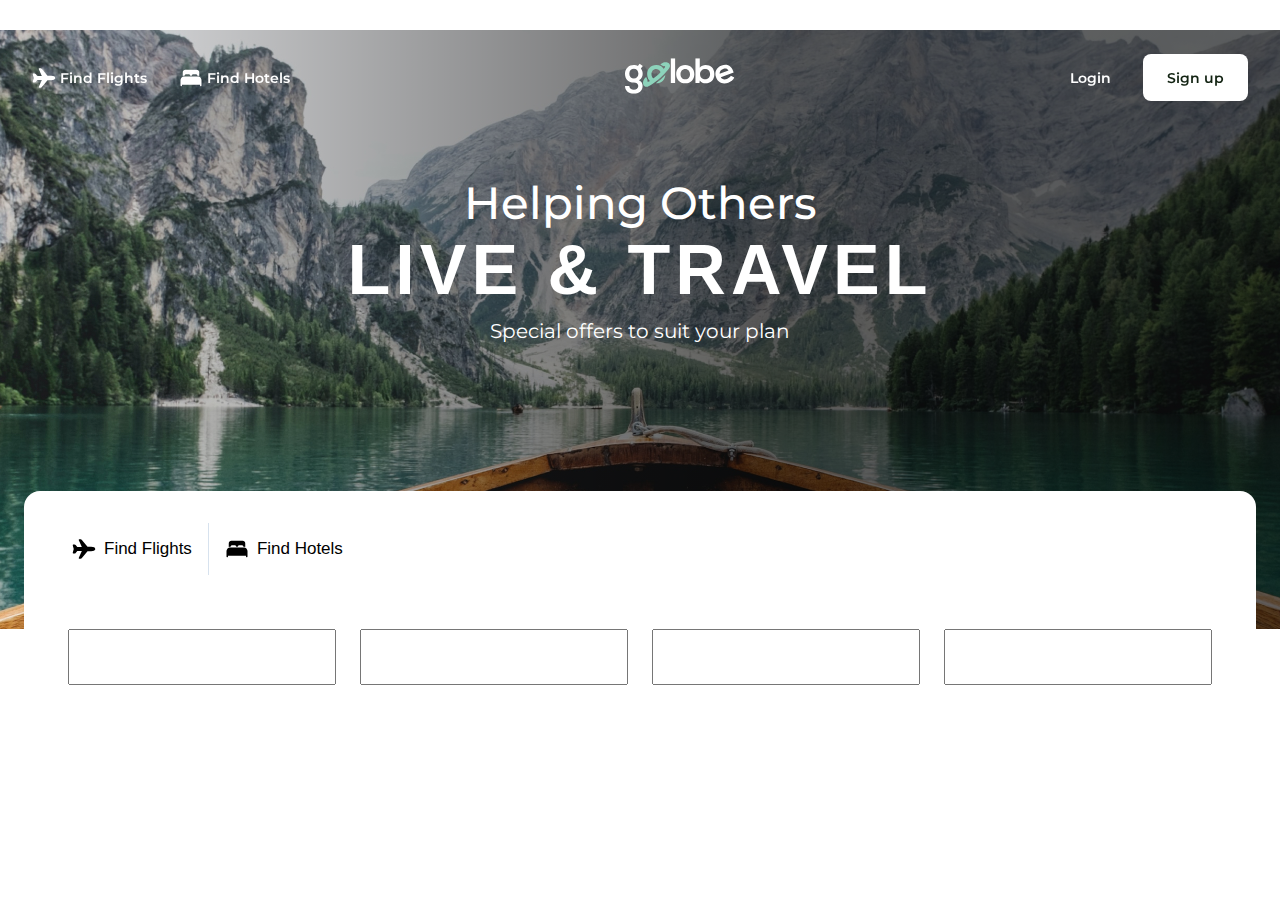
==== index.html @ 5d7e6e48 "A project is started" ====
<!DOCTYPE html>
<html lang="en">
<head>
    <meta charset="UTF-8">
    <meta name="viewport" content="width=device-width, initial-scale=1.0">
    <link rel="stylesheet" href="https://cdnjs.cloudflare.com/ajax/libs/font-awesome/6.0.0/css/all.min.css">    
    <link rel="stylesheet" href="./css/main.css">
    <title>Globe</title>
</head>
<body>
    <header id="landing-header">
        <div class="landing-container">
            <div class="landing-header">
                <nav class="landing-header__nav">
                    <ul class="landing-header__list">
                        <li class="landing-header__list--item">
                            <a class="landing-header__list--link" href="#">
                                <svg width="24" height="24" viewBox="0 0 24 24" fill="none" xmlns="http://www.w3.org/2000/svg">
                                    <path d="M8.74733 21.75H7.49952C7.37414 21.75 7.25077 21.7185 7.14069 21.6585C7.03062 21.5984 6.93735 21.5118 6.86941 21.4064C6.80147 21.301 6.76104 21.1803 6.7518 21.0552C6.74257 20.9302 6.76483 20.8048 6.81655 20.6906L9.83811 14.0227L5.30108 13.9219L3.64639 15.9267C3.33092 16.3233 3.07921 16.5 2.43702 16.5H1.59702C1.46402 16.5043 1.33195 16.4764 1.212 16.4188C1.09205 16.3612 0.987757 16.2755 0.907956 16.1691C0.796393 16.0186 0.686706 15.7636 0.793581 15.3998L1.72264 12.0717C1.72967 12.0469 1.73811 12.022 1.74749 11.9977C1.74795 11.9953 1.74795 11.9929 1.74749 11.9906C1.73781 11.9663 1.72951 11.9414 1.72264 11.9161L0.792643 8.56687C0.691862 8.21016 0.802018 7.96078 0.912643 7.81406C0.986929 7.71549 1.08331 7.63573 1.19403 7.58118C1.30475 7.52664 1.42672 7.49883 1.55014 7.5H2.43702C2.91655 7.5 3.38202 7.71516 3.65577 8.0625L5.27624 10.0336L9.83811 9.96609L6.81749 3.30984C6.7657 3.19568 6.74335 3.07036 6.75249 2.94533C6.76163 2.8203 6.80196 2.69956 6.8698 2.59414C6.93764 2.48872 7.03082 2.40198 7.14083 2.34186C7.25083 2.28175 7.37416 2.25016 7.49952 2.25H8.76092C8.9369 2.25354 9.10983 2.29667 9.26685 2.3762C9.42388 2.45572 9.56097 2.5696 9.66796 2.70937L15.5297 9.83438L18.2376 9.76312C18.4359 9.75234 18.9853 9.74859 19.1123 9.74859C21.7026 9.75 23.2495 10.5909 23.2495 12C23.2495 12.4434 23.0723 13.2656 21.8869 13.7888C21.187 14.0981 20.2533 14.2547 19.1114 14.2547C18.9858 14.2547 18.4378 14.2509 18.2367 14.2402L15.5292 14.168L9.65296 21.293C9.54588 21.4321 9.40891 21.5454 9.25216 21.6246C9.0954 21.7037 8.92288 21.7465 8.74733 21.75V21.75Z" fill="currentColor"/>
                                </svg>
                                <span>Find Flights</span>
                            </a>
                        </li>
                        <li class="landing-header__list--item">
                            <a class="landing-header__list--link" href="#">
                                <svg width="24" height="24" viewBox="0 0 24 24" fill="none" xmlns="http://www.w3.org/2000/svg">
                                    <path d="M20.25 10.8141C19.7772 10.6065 19.2664 10.4996 18.75 10.5H5.25C4.73368 10.4995 4.22288 10.6063 3.75 10.8136C3.08166 11.1059 2.51294 11.5865 2.11336 12.1968C1.71377 12.8071 1.50064 13.5205 1.5 14.25V19.5C1.5 19.6989 1.57902 19.8897 1.71967 20.0303C1.86032 20.171 2.05109 20.25 2.25 20.25C2.44891 20.25 2.63968 20.171 2.78033 20.0303C2.92098 19.8897 3 19.6989 3 19.5V19.125C3.00122 19.0259 3.04112 18.9312 3.11118 18.8612C3.18124 18.7911 3.27592 18.7512 3.375 18.75H20.625C20.7241 18.7512 20.8188 18.7911 20.8888 18.8612C20.9589 18.9312 20.9988 19.0259 21 19.125V19.5C21 19.6989 21.079 19.8897 21.2197 20.0303C21.3603 20.171 21.5511 20.25 21.75 20.25C21.9489 20.25 22.1397 20.171 22.2803 20.0303C22.421 19.8897 22.5 19.6989 22.5 19.5V14.25C22.4993 13.5206 22.2861 12.8073 21.8865 12.1971C21.4869 11.5869 20.9183 11.1063 20.25 10.8141V10.8141ZM17.625 3.75H6.375C5.67881 3.75 5.01113 4.02656 4.51884 4.51884C4.02656 5.01113 3.75 5.67881 3.75 6.375V9.75C3.75002 9.77906 3.75679 9.80771 3.76979 9.8337C3.78278 9.85969 3.80163 9.8823 3.82486 9.89976C3.84809 9.91721 3.87505 9.92903 3.90363 9.93428C3.93221 9.93953 3.96162 9.93806 3.98953 9.93C4.39896 9.81025 4.82341 9.74964 5.25 9.75H5.44828C5.49456 9.75029 5.53932 9.73346 5.57393 9.70274C5.60855 9.67202 5.63058 9.62958 5.63578 9.58359C5.67669 9.21712 5.85115 8.87856 6.12586 8.63256C6.40056 8.38656 6.75625 8.25037 7.125 8.25H9.75C10.119 8.25003 10.475 8.38606 10.75 8.63209C11.025 8.87812 11.1997 9.21688 11.2406 9.58359C11.2458 9.62958 11.2679 9.67202 11.3025 9.70274C11.3371 9.73346 11.3818 9.75029 11.4281 9.75H12.5747C12.621 9.75029 12.6657 9.73346 12.7003 9.70274C12.735 9.67202 12.757 9.62958 12.7622 9.58359C12.8031 9.21736 12.9773 8.87899 13.2517 8.63303C13.5261 8.38707 13.8815 8.25072 14.25 8.25H16.875C17.244 8.25003 17.6 8.38606 17.875 8.63209C18.15 8.87812 18.3247 9.21688 18.3656 9.58359C18.3708 9.62958 18.3929 9.67202 18.4275 9.70274C18.4621 9.73346 18.5068 9.75029 18.5531 9.75H18.75C19.1766 9.7498 19.6011 9.81057 20.0105 9.93047C20.0384 9.93854 20.0679 9.94 20.0965 9.93473C20.1251 9.92945 20.1521 9.91759 20.1753 9.90009C20.1986 9.88258 20.2174 9.8599 20.2304 9.83385C20.2433 9.8078 20.2501 9.7791 20.25 9.75V6.375C20.25 5.67881 19.9734 5.01113 19.4812 4.51884C18.9889 4.02656 18.3212 3.75 17.625 3.75Z" fill="currentColor"/>
                                </svg>
                                <span>Find Hotels</span>
                            </a>
                        </li>
                    </ul>
                </nav>
                <a href="/" class="landing-header__logo">
                    <img src='./images/landing-logo.svg' alt='Logo' width='110' height='36'>
                </a>
                <div class="landing-header__auth">
                    <a class="landing-header__auth--link" href="#">Login</a>
                    <a class="landing-header__auth--link" href="#">Sign up</a>
                </div>
                <div class="landing-header__burger">
                    <span class="landing-header__burger--span"></span>
                    <span class="landing-header__burger--span"></span>
                    <span class="landing-header__burger--span"></span>
                </div>
                <div class="landing-page__menu">
                    <nav class="landing-page__nav">
                        <ul class="landing-page__list">
                            <li class="landing-page__list--item">
                                <a class="landing-page__list--link" href="#">
                                    <svg width="24" height="24" viewBox="0 0 24 24" fill="none" xmlns="http://www.w3.org/2000/svg">
                                        <path d="M8.74733 21.75H7.49952C7.37414 21.75 7.25077 21.7185 7.14069 21.6585C7.03062 21.5984 6.93735 21.5118 6.86941 21.4064C6.80147 21.301 6.76104 21.1803 6.7518 21.0552C6.74257 20.9302 6.76483 20.8048 6.81655 20.6906L9.83811 14.0227L5.30108 13.9219L3.64639 15.9267C3.33092 16.3233 3.07921 16.5 2.43702 16.5H1.59702C1.46402 16.5043 1.33195 16.4764 1.212 16.4188C1.09205 16.3612 0.987757 16.2755 0.907956 16.1691C0.796393 16.0186 0.686706 15.7636 0.793581 15.3998L1.72264 12.0717C1.72967 12.0469 1.73811 12.022 1.74749 11.9977C1.74795 11.9953 1.74795 11.9929 1.74749 11.9906C1.73781 11.9663 1.72951 11.9414 1.72264 11.9161L0.792643 8.56687C0.691862 8.21016 0.802018 7.96078 0.912643 7.81406C0.986929 7.71549 1.08331 7.63573 1.19403 7.58118C1.30475 7.52664 1.42672 7.49883 1.55014 7.5H2.43702C2.91655 7.5 3.38202 7.71516 3.65577 8.0625L5.27624 10.0336L9.83811 9.96609L6.81749 3.30984C6.7657 3.19568 6.74335 3.07036 6.75249 2.94533C6.76163 2.8203 6.80196 2.69956 6.8698 2.59414C6.93764 2.48872 7.03082 2.40198 7.14083 2.34186C7.25083 2.28175 7.37416 2.25016 7.49952 2.25H8.76092C8.9369 2.25354 9.10983 2.29667 9.26685 2.3762C9.42388 2.45572 9.56097 2.5696 9.66796 2.70937L15.5297 9.83438L18.2376 9.76312C18.4359 9.75234 18.9853 9.74859 19.1123 9.74859C21.7026 9.75 23.2495 10.5909 23.2495 12C23.2495 12.4434 23.0723 13.2656 21.8869 13.7888C21.187 14.0981 20.2533 14.2547 19.1114 14.2547C18.9858 14.2547 18.4378 14.2509 18.2367 14.2402L15.5292 14.168L9.65296 21.293C9.54588 21.4321 9.40891 21.5454 9.25216 21.6246C9.0954 21.7037 8.92288 21.7465 8.74733 21.75V21.75Z" fill="currentColor"/>
                                    </svg>
                                    <span>Find Flights</span>
                                </a>
                            </li>
                            <li class="landing-page__list--item">
                                <a class="landing-page__list--link" href="#">
                                    <svg width="24" height="24" viewBox="0 0 24 24" fill="none" xmlns="http://www.w3.org/2000/svg">
                                        <path d="M20.25 10.8141C19.7772 10.6065 19.2664 10.4996 18.75 10.5H5.25C4.73368 10.4995 4.22288 10.6063 3.75 10.8136C3.08166 11.1059 2.51294 11.5865 2.11336 12.1968C1.71377 12.8071 1.50064 13.5205 1.5 14.25V19.5C1.5 19.6989 1.57902 19.8897 1.71967 20.0303C1.86032 20.171 2.05109 20.25 2.25 20.25C2.44891 20.25 2.63968 20.171 2.78033 20.0303C2.92098 19.8897 3 19.6989 3 19.5V19.125C3.00122 19.0259 3.04112 18.9312 3.11118 18.8612C3.18124 18.7911 3.27592 18.7512 3.375 18.75H20.625C20.7241 18.7512 20.8188 18.7911 20.8888 18.8612C20.9589 18.9312 20.9988 19.0259 21 19.125V19.5C21 19.6989 21.079 19.8897 21.2197 20.0303C21.3603 20.171 21.5511 20.25 21.75 20.25C21.9489 20.25 22.1397 20.171 22.2803 20.0303C22.421 19.8897 22.5 19.6989 22.5 19.5V14.25C22.4993 13.5206 22.2861 12.8073 21.8865 12.1971C21.4869 11.5869 20.9183 11.1063 20.25 10.8141V10.8141ZM17.625 3.75H6.375C5.67881 3.75 5.01113 4.02656 4.51884 4.51884C4.02656 5.01113 3.75 5.67881 3.75 6.375V9.75C3.75002 9.77906 3.75679 9.80771 3.76979 9.8337C3.78278 9.85969 3.80163 9.8823 3.82486 9.89976C3.84809 9.91721 3.87505 9.92903 3.90363 9.93428C3.93221 9.93953 3.96162 9.93806 3.98953 9.93C4.39896 9.81025 4.82341 9.74964 5.25 9.75H5.44828C5.49456 9.75029 5.53932 9.73346 5.57393 9.70274C5.60855 9.67202 5.63058 9.62958 5.63578 9.58359C5.67669 9.21712 5.85115 8.87856 6.12586 8.63256C6.40056 8.38656 6.75625 8.25037 7.125 8.25H9.75C10.119 8.25003 10.475 8.38606 10.75 8.63209C11.025 8.87812 11.1997 9.21688 11.2406 9.58359C11.2458 9.62958 11.2679 9.67202 11.3025 9.70274C11.3371 9.73346 11.3818 9.75029 11.4281 9.75H12.5747C12.621 9.75029 12.6657 9.73346 12.7003 9.70274C12.735 9.67202 12.757 9.62958 12.7622 9.58359C12.8031 9.21736 12.9773 8.87899 13.2517 8.63303C13.5261 8.38707 13.8815 8.25072 14.25 8.25H16.875C17.244 8.25003 17.6 8.38606 17.875 8.63209C18.15 8.87812 18.3247 9.21688 18.3656 9.58359C18.3708 9.62958 18.3929 9.67202 18.4275 9.70274C18.4621 9.73346 18.5068 9.75029 18.5531 9.75H18.75C19.1766 9.7498 19.6011 9.81057 20.0105 9.93047C20.0384 9.93854 20.0679 9.94 20.0965 9.93473C20.1251 9.92945 20.1521 9.91759 20.1753 9.90009C20.1986 9.88258 20.2174 9.8599 20.2304 9.83385C20.2433 9.8078 20.2501 9.7791 20.25 9.75V6.375C20.25 5.67881 19.9734 5.01113 19.4812 4.51884C18.9889 4.02656 18.3212 3.75 17.625 3.75Z" fill="currentColor"/>
                                    </svg>
                                    <span>Find Hotels</span>
                                </a>
                            </li>
                        </ul>
                    </nav>
                    <div class="landing-page__auth">
                        <a class="landing-page__auth--link" href="#">Login</a>
                        <a class="landing-page__auth--link" href="#">Sign up</a>
                    </div>
                </div>
            </div>
        </div>
    </header>

    <main class="landing-main">
        <section id="hero">
            <div class="container">
                <div class="hero">
                    <div class="hero__info">
                        <strong class="hero__info--subtitle">Helping Others</strong>
                        <h1 class="hero__info--title">Live & Travel</h1>
                        <p class="hero__info--text">Special offers to suit your plan</p>
                    </div>
                    <div class="hero__book">
                        <div class="hero__tab">
                            <button class="hero__tab--tablinks" onclick="openCity(event, 'flight')">
                                <svg width="24" height="24" viewBox="0 0 24 24" fill="none" xmlns="http://www.w3.org/2000/svg">
                                    <path d="M8.74733 21.75H7.49952C7.37414 21.75 7.25077 21.7185 7.14069 21.6585C7.03062 21.5984 6.93735 21.5118 6.86941 21.4064C6.80147 21.301 6.76104 21.1803 6.7518 21.0552C6.74257 20.9302 6.76483 20.8048 6.81655 20.6906L9.83811 14.0227L5.30108 13.9219L3.64639 15.9267C3.33092 16.3233 3.07921 16.5 2.43702 16.5H1.59702C1.46402 16.5043 1.33195 16.4764 1.212 16.4188C1.09205 16.3612 0.987757 16.2755 0.907956 16.1691C0.796393 16.0186 0.686706 15.7636 0.793581 15.3998L1.72264 12.0717C1.72967 12.0469 1.73811 12.022 1.74749 11.9977C1.74795 11.9953 1.74795 11.9929 1.74749 11.9906C1.73781 11.9663 1.72951 11.9414 1.72264 11.9161L0.792643 8.56687C0.691862 8.21016 0.802018 7.96078 0.912643 7.81406C0.986929 7.71549 1.08331 7.63573 1.19403 7.58118C1.30475 7.52664 1.42672 7.49883 1.55014 7.5H2.43702C2.91655 7.5 3.38202 7.71516 3.65577 8.0625L5.27624 10.0336L9.83811 9.96609L6.81749 3.30984C6.7657 3.19568 6.74335 3.07036 6.75249 2.94533C6.76163 2.8203 6.80196 2.69956 6.8698 2.59414C6.93764 2.48872 7.03082 2.40198 7.14083 2.34186C7.25083 2.28175 7.37416 2.25016 7.49952 2.25H8.76092C8.9369 2.25354 9.10983 2.29667 9.26685 2.3762C9.42388 2.45572 9.56097 2.5696 9.66796 2.70937L15.5297 9.83438L18.2376 9.76312C18.4359 9.75234 18.9853 9.74859 19.1123 9.74859C21.7026 9.75 23.2495 10.5909 23.2495 12C23.2495 12.4434 23.0723 13.2656 21.8869 13.7888C21.187 14.0981 20.2533 14.2547 19.1114 14.2547C18.9858 14.2547 18.4378 14.2509 18.2367 14.2402L15.5292 14.168L9.65296 21.293C9.54588 21.4321 9.40891 21.5454 9.25216 21.6246C9.0954 21.7037 8.92288 21.7465 8.74733 21.75V21.75Z" fill="currentColor"/>
                                </svg>
                                <span>Find Flights</span>
                            </button>
                            <button class="hero__tab--tablinks" onclick="openCity(event, 'hotel')">
                                <svg width="24" height="24" viewBox="0 0 24 24" fill="none" xmlns="http://www.w3.org/2000/svg">
                                    <path d="M20.25 10.8141C19.7772 10.6065 19.2664 10.4996 18.75 10.5H5.25C4.73368 10.4995 4.22288 10.6063 3.75 10.8136C3.08166 11.1059 2.51294 11.5865 2.11336 12.1968C1.71377 12.8071 1.50064 13.5205 1.5 14.25V19.5C1.5 19.6989 1.57902 19.8897 1.71967 20.0303C1.86032 20.171 2.05109 20.25 2.25 20.25C2.44891 20.25 2.63968 20.171 2.78033 20.0303C2.92098 19.8897 3 19.6989 3 19.5V19.125C3.00122 19.0259 3.04112 18.9312 3.11118 18.8612C3.18124 18.7911 3.27592 18.7512 3.375 18.75H20.625C20.7241 18.7512 20.8188 18.7911 20.8888 18.8612C20.9589 18.9312 20.9988 19.0259 21 19.125V19.5C21 19.6989 21.079 19.8897 21.2197 20.0303C21.3603 20.171 21.5511 20.25 21.75 20.25C21.9489 20.25 22.1397 20.171 22.2803 20.0303C22.421 19.8897 22.5 19.6989 22.5 19.5V14.25C22.4993 13.5206 22.2861 12.8073 21.8865 12.1971C21.4869 11.5869 20.9183 11.1063 20.25 10.8141V10.8141ZM17.625 3.75H6.375C5.67881 3.75 5.01113 4.02656 4.51884 4.51884C4.02656 5.01113 3.75 5.67881 3.75 6.375V9.75C3.75002 9.77906 3.75679 9.80771 3.76979 9.8337C3.78278 9.85969 3.80163 9.8823 3.82486 9.89976C3.84809 9.91721 3.87505 9.92903 3.90363 9.93428C3.93221 9.93953 3.96162 9.93806 3.98953 9.93C4.39896 9.81025 4.82341 9.74964 5.25 9.75H5.44828C5.49456 9.75029 5.53932 9.73346 5.57393 9.70274C5.60855 9.67202 5.63058 9.62958 5.63578 9.58359C5.67669 9.21712 5.85115 8.87856 6.12586 8.63256C6.40056 8.38656 6.75625 8.25037 7.125 8.25H9.75C10.119 8.25003 10.475 8.38606 10.75 8.63209C11.025 8.87812 11.1997 9.21688 11.2406 9.58359C11.2458 9.62958 11.2679 9.67202 11.3025 9.70274C11.3371 9.73346 11.3818 9.75029 11.4281 9.75H12.5747C12.621 9.75029 12.6657 9.73346 12.7003 9.70274C12.735 9.67202 12.757 9.62958 12.7622 9.58359C12.8031 9.21736 12.9773 8.87899 13.2517 8.63303C13.5261 8.38707 13.8815 8.25072 14.25 8.25H16.875C17.244 8.25003 17.6 8.38606 17.875 8.63209C18.15 8.87812 18.3247 9.21688 18.3656 9.58359C18.3708 9.62958 18.3929 9.67202 18.4275 9.70274C18.4621 9.73346 18.5068 9.75029 18.5531 9.75H18.75C19.1766 9.7498 19.6011 9.81057 20.0105 9.93047C20.0384 9.93854 20.0679 9.94 20.0965 9.93473C20.1251 9.92945 20.1521 9.91759 20.1753 9.90009C20.1986 9.88258 20.2174 9.8599 20.2304 9.83385C20.2433 9.8078 20.2501 9.7791 20.25 9.75V6.375C20.25 5.67881 19.9734 5.01113 19.4812 4.51884C18.9889 4.02656 18.3212 3.75 17.625 3.75Z" fill="currentColor"/>
                                </svg>
                                <span>Find Hotels</span>
                            </button>
                        </div>
                        <div id="flight" class="hero__tabcontent tabcontent1">
                            <form class="hero__flightform" action="" method="get">
                                <input type="text" placeholder="">
                                <input type="text" placeholder="">
                                <input type="text" placeholder="">
                                <input type="text" placeholder="">
                            </form>
                        </div>

                        <div id="hotel" class="hero__tabcontent">
                          <h3 class="hero__tabcontent--title">Paris</h3>
                          <p class="hero__tabcontent--text">Paris is the capital of France.</p> 
                        </div>
                    </div>
                </div>
            </div>
        </section>
    </main>


    <script src="./js/script.js"></script>
</body>
</html>
---- css/main.css ----
@font-face {
  font-display: swap;
  font-family: "Montserrat";
  font-style: normal;
  font-weight: 400;
  src: url("../fonts/montserrat-v26-latin-regular.woff2") format("woff2");
}
@font-face {
  font-display: swap;
  font-family: "Montserrat";
  font-style: normal;
  font-weight: 500;
  src: url("../fonts/montserrat-v26-latin-500.woff2") format("woff2");
}
@font-face {
  font-display: swap;
  font-family: "Montserrat";
  font-style: normal;
  font-weight: 600;
  src: url("../fonts/montserrat-v26-latin-600.woff2") format("woff2");
}
@font-face {
  font-display: swap;
  font-family: "Montserrat";
  font-style: normal;
  font-weight: 700;
  src: url("../fonts/montserrat-v26-latin-700.woff2") format("woff2");
}
@font-face {
  font-display: swap;
  font-family: "Trade Gothic LT";
  font-style: normal;
  font-weight: 700;
  src: url("../fonts/Trade Gothic LT Bold.woff2") format("woff2");
}
@font-face {
  font-display: swap;
  font-family: "Trade Gothic LT";
  font-style: normal;
  font-weight: 400;
  src: url("../fonts/Trade Gothic LT.woff2") format("woff2");
}
* {
  margin: 0;
  padding: 0;
  list-style: none;
  text-decoration: none;
  box-sizing: border-box;
}

body {
  font-family: "Montserrat", sans-serif;
}

h1, h2 {
  font-family: "", sans-serif;
}

.landing-container {
  max-width: 1380px;
  width: 100%;
  margin: 0 auto;
}

.container {
  max-width: 1232px;
  width: 100%;
  margin: 0 auto;
}

#landing-header {
  width: 100%;
  position: fixed;
  top: 0;
  z-index: 100;
}

.landing-header {
  margin-top: 30px;
  padding: 24px 32px;
  width: 100%;
  display: flex;
  flex-direction: row;
  align-items: center;
  justify-content: space-between;
}
.landing-header__list, .landing-header__auth {
  display: flex;
  flex-direction: row;
  align-items: center;
  justify-content: space-between;
  gap: 32px;
}
.landing-header__list--link {
  display: flex;
  flex-direction: row;
  align-items: center;
  justify-content: space-between;
  gap: 4px;
  font-size: 14px;
  font-weight: 600;
  line-height: 16px;
  color: #FFFFFF;
  transition: all 0.3s linear;
}
.landing-header__list--link:hover {
  color: #112211;
  transition: all 0.3s linear;
}
.landing-header__auth--link {
  font-size: 14px;
  font-weight: 600;
  line-height: 16px;
  color: #FFFFFF;
}
.landing-header__auth--link:hover {
  color: #112211;
  transition: all 0.3s linear;
}
.landing-header__auth--link:nth-child(2) {
  background-color: #FFFFFF;
  color: #112211;
  padding: 15.5px 24px;
  border-radius: 8px;
  transition: all 0.3s linear;
}
.landing-header__auth--link:nth-child(2):hover {
  background-color: #112211;
  color: #FFFFFF;
  transition: all 0.3s linear;
}
.landing-header__burger {
  display: none;
}
.landing-header__burger--span {
  width: 24px;
  height: 3px;
  background-color: #112211;
  border-radius: 8px;
  transition: all 0.3s linear;
}

.landing-page__menu {
  display: none;
}
.landing-page__list--link {
  display: flex;
  flex-direction: row;
  align-items: center;
  justify-content: space-between;
  gap: 4px;
  font-size: 14px;
  font-weight: 600;
  line-height: 16px;
  color: #FFFFFF;
  transition: all 0.3s linear;
}
.landing-page__list--link:hover {
  color: #112211;
  transition: all 0.3s linear;
}

@media (max-width: 768px) {
  .landing-header {
    padding: 24px;
  }
  .landing-header__list, .landing-header__auth {
    gap: 12px;
  }
}
@media (max-width: 664px) {
  .landing-header {
    justify-content: space-between;
  }
  .landing-header__list, .landing-header__auth, .landing-header__nav {
    display: none;
  }
  .landing-header__burger {
    display: flex;
    flex-direction: column;
    align-items: center;
    justify-content: space-between;
    gap: 6px;
    z-index: 90;
  }
  .landing-header .toggle span {
    background-color: #112211;
  }
  .landing-header .toggle span:nth-child(3) {
    transition: all 0.3s linear;
    transform: translateY(3px);
    height: 1px;
  }
  .landing-header .toggle span:nth-child(1) {
    transform: translateY(6px) rotate(45deg);
    transition: all 0.3s linear;
  }
  .landing-header .toggle span:nth-child(2) {
    transition: all 0.3s linear;
    transform: translateY(-3px) rotate(-45deg);
  }
  .landing-header .active {
    right: 0;
    transition: all 0.3s linear;
  }
  .landing-page__menu {
    padding: 100px 0;
    display: flex;
    flex-direction: column;
    align-items: center;
    justify-content: flex-start;
    gap: 30px;
    position: absolute;
    top: 0;
    right: -100%;
    width: 80%;
    height: 100vh;
    background-color: #8DD3BB;
    z-index: 50;
    transition: all 0.3s linear;
  }
  .landing-page__list, .landing-page__auth {
    display: flex;
    flex-direction: column;
    align-items: center;
    justify-content: flex-start;
    gap: 20px;
  }
  .landing-page__auth--link {
    font-size: 14px;
    font-weight: 600;
    line-height: 16px;
    color: #FFFFFF;
  }
  .landing-page__auth--link:hover {
    color: #112211;
    transition: all 0.3s linear;
  }
  .landing-page__auth--link:nth-child(2) {
    background-color: #FFFFFF;
    color: #112211;
    padding: 15.5px 24px;
    border-radius: 8px;
    transition: all 0.3s linear;
  }
  .landing-page__auth--link:nth-child(2):hover {
    background-color: #112211;
    color: #FFFFFF;
    transition: all 0.3s linear;
  }
}
.scroll {
  overflow: hidden;
}

.header-active {
  background-color: #EDF3F8;
}

.changeColor {
  margin-top: 0px;
}
.changeColor .landing-header__list--link, .changeColor .landing-header__auth--link {
  color: #112211;
}
.changeColor .landing-header__list--link:hover, .changeColor .landing-header__auth--link:hover {
  color: #8DD3BB;
}
.changeColor .landing-header__auth--link:nth-child(2) {
  background-color: #112211;
  color: #FFFFFF;
  border: 1px solid #112211;
}
.changeColor .landing-header__auth--link:nth-child(2):hover {
  background-color: #FFFFFF;
  color: #112211;
  border: 1px solid #112211;
}

#hero {
  margin-top: 30px;
  max-width: 1380px;
  width: 100%;
  height: 599px;
  background-image: url("../../../../images/landing/langing-hero-img.jpg");
  background-position: center center;
  background-repeat: no-repeat;
  margin: 0 auto;
  position: relative;
}
#hero::before {
  content: "";
  position: absolute;
  top: 0;
  left: 0;
  width: 100%;
  height: 100%;
  background: linear-gradient(90deg, rgba(0, 0, 0, 0) 0%, rgba(0, 0, 0, 0.6) 60%);
  border-radius: 20px;
  z-index: 20;
}

.hero {
  width: 100%;
  position: relative;
  height: 100%;
  z-index: 60;
}
.hero__info {
  padding-top: 150px;
  text-align: center;
}
.hero__info--subtitle {
  font-size: 45px;
  font-weight: 500;
  line-height: 45px;
  color: #FFFFFF;
}
.hero__info--title {
  margin-top: 10px;
  font-size: 70px;
  font-weight: 700;
  line-height: 70px;
  color: #FFFFFF;
  letter-spacing: 5px;
  text-transform: uppercase;
}
.hero__info--text {
  margin-top: 16px;
  font-size: 20px;
  font-weight: 400;
  line-height: 20px;
  color: #FFFFFF;
}
.hero__book {
  position: relative;
  width: 100%;
  margin-top: 150px;
  border-radius: 16px;
  background-color: #FFFFFF;
  padding: 32px;
  z-index: 30;
}
.hero__tab {
  display: flex;
}
.hero__tab--tablinks {
  float: left;
  border: none;
  outline: none;
  cursor: pointer;
  padding: 14px 16px;
  transition: 0.3s;
  font-size: 17px;
  background-color: #FFFFFF;
  display: flex;
  flex-direction: row;
  align-items: center;
  justify-content: center;
  gap: 8px;
  position: relative;
}
.hero__tab--tablinks.active::after {
  content: "";
  position: absolute;
  bottom: -15px;
  left: 0;
  right: 0;
  margin: 0 auto;
  width: 90%;
  height: 4px;
  background-color: #8DD3BB;
}
.hero__tab--tablinks:nth-child(1) {
  border-right: 1px solid #D7E2EE;
}
.hero__tabcontent {
  margin-top: 48px;
  display: none;
  padding: 6px 12px;
  border-top: none;
}
.hero .tabcontent1 {
  display: block;
}
.hero__flightform {
  display: grid;
  grid-template-columns: repeat(4, 1fr);
  grid-template-rows: 56px;
  grid-gap: 24px;
}

@media (max-width: 1380px) {
  #hero::before {
    border-radius: 0;
  }
}
.landing-main {
  margin-top: 30px;
}/*# sourceMappingURL=main.css.map */
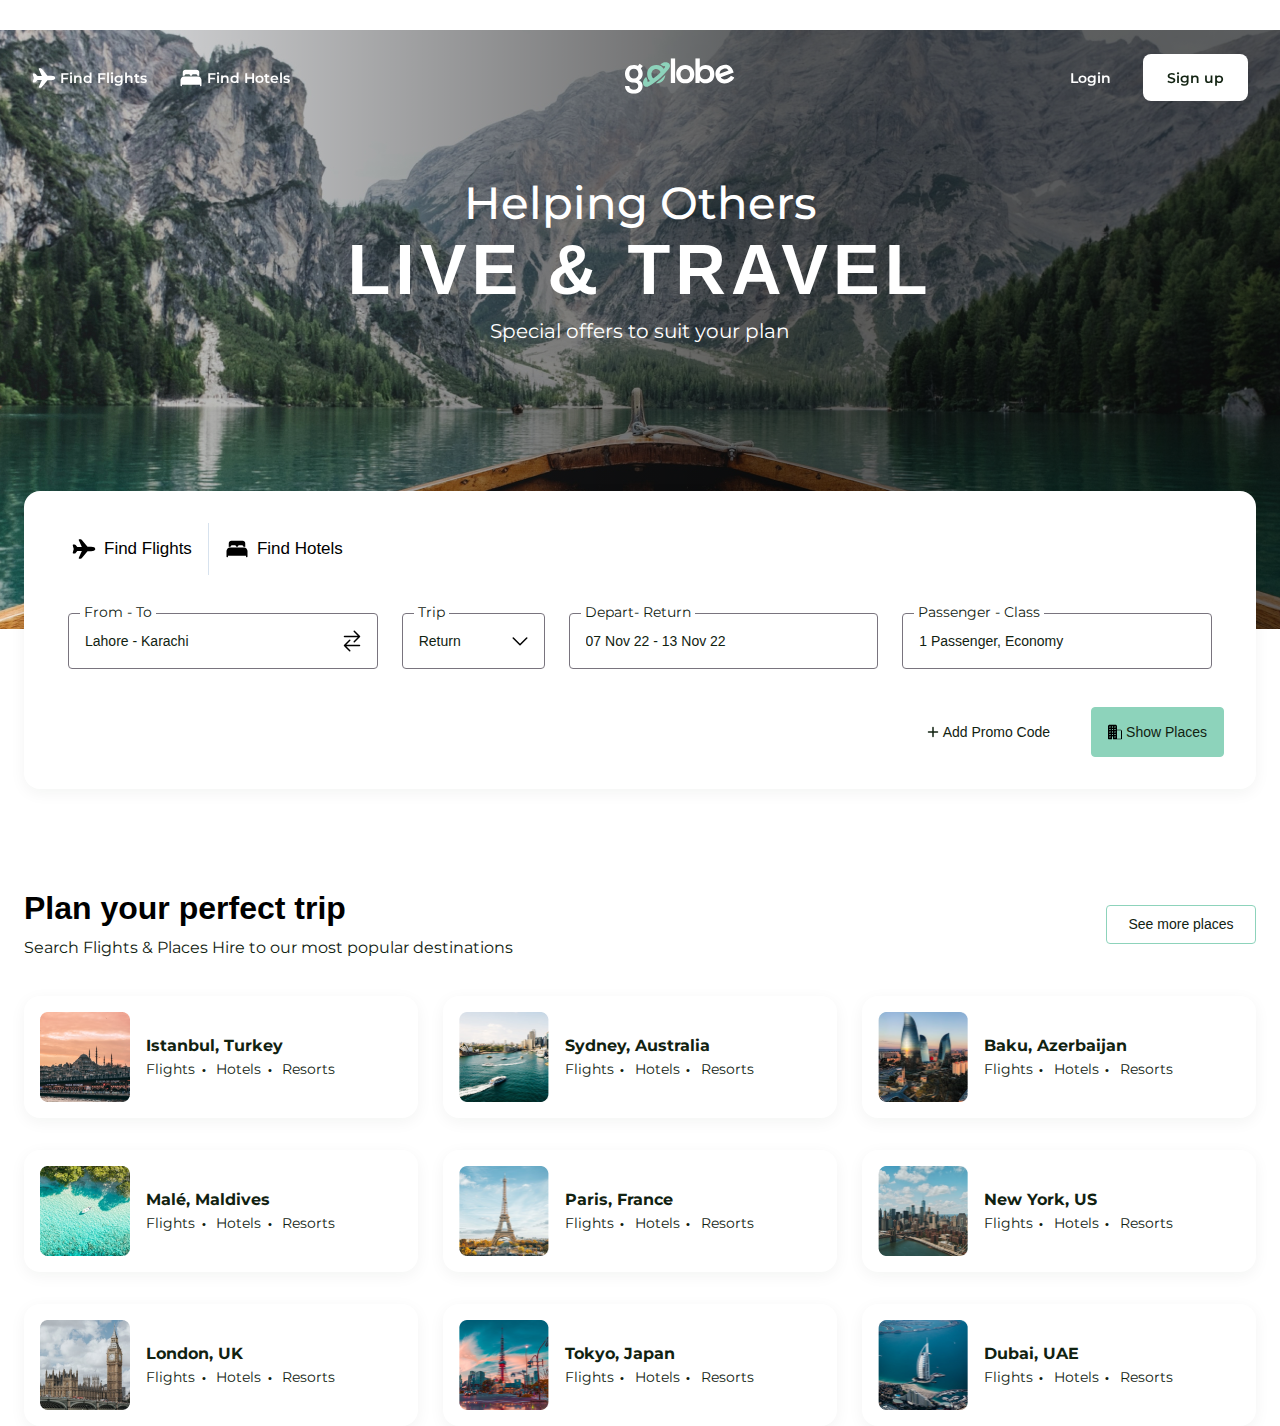
==== commit b9dd4a2e: "Update" ====
--- a/index.html
+++ b/index.html
@@ -31,7 +31,7 @@
                         </li>
                     </ul>
                 </nav>
-                <a href="/" class="landing-header__logo">
+                <a href="#" class="landing-header__logo">
                     <img src='./images/landing-logo.svg' alt='Logo' width='110' height='36'>
                 </a>
                 <div class="landing-header__auth">
@@ -98,24 +98,205 @@
                             </button>
                         </div>
                         <div id="flight" class="hero__tabcontent tabcontent1">
-                            <form class="hero__flightform" action="" method="get">
-                                <input type="text" placeholder="">
-                                <input type="text" placeholder="">
-                                <input type="text" placeholder="">
-                                <input type="text" placeholder="">
+                            <form class="hero__flightform active" method="get">
+                                <div class="hero__inputWrap hero__inputWrap--one">
+                                    <label class="hero__inputWrap--label" for="flight-from">From - To</label>
+                                    <input class="hero__inputWrap--input" type="text" id="flight-from" name="flight-from" placeholder="Lahore - Karachi">
+                                    <svg class="hero__inputWrap--img" width="18" height="22" viewBox="0 0 18 22" fill="none" xmlns="http://www.w3.org/2000/svg">
+                                        <path d="M11.25 1.25L16.5 6.5L11.25 11.75M15.697 6.5H1.5M6.75 20.75L1.5 15.5L6.75 10.25M2.34375 15.5H16.5" stroke="black" stroke-width="1.5" stroke-linecap="round" stroke-linejoin="round"/>
+                                    </svg>
+                                </div>
+                                <div class="hero__inputWrap hero__inputWrap--two">
+                                    <label class="hero__inputWrap--label" for="flight-trip">Trip</label>
+                                    <input class="hero__inputWrap--input" type="text" id="flight-trip" name="flight-to" placeholder="Return">
+                                    <svg class="hero__inputWrap--img" width="16" height="9" viewBox="0 0 16 9" fill="none" xmlns="http://www.w3.org/2000/svg">
+                                        <path d="M1.25 1L8 7.75L14.75 1" stroke="black" stroke-width="1.5" stroke-linecap="round" stroke-linejoin="round"/>
+                                    </svg>
+                                </div>
+                                <div class="hero__inputWrap hero__inputWrap--three">
+                                    <label class="hero__inputWrap--label" for="flight-depart">Depart- Return</label>
+                                    <input class="hero__inputWrap--input" type="text" id="flight-depart" name="flight-to" placeholder="07 Nov 22 - 13 Nov 22">
+                                </div>
+                                <div class="hero__inputWrap hero__inputWrap--four">
+                                    <label class="hero__inputWrap--label" for="flight-passenger">Passenger - Class</label>
+                                    <input class="hero__inputWrap--input" type="text" id="flight-passenger" name="flight-to" placeholder="1 Passenger, Economy">
+                                </div>
+
                             </form>
                         </div>
+                        <div id="hotel" class="hero__tabcontent">
+                            <form class="hero__hotelform" method="get">
+                                <div class="hero__hotelWrap hero__hotelWrap--one">
+                                    <svg class="hero__hotelWrap--img-left" width="22" height="18" viewBox="0 0 22 18" fill="none" xmlns="http://www.w3.org/2000/svg">
+                                        <path d="M19.25 7.81406C18.7772 7.60651 18.2664 7.49955 17.75 7.5H4.25C3.73368 7.4995 3.22288 7.60629 2.75 7.81359C2.08166 8.10587 1.51294 8.58652 1.11336 9.1968C0.713775 9.80708 0.500639 10.5205 0.5 11.25V16.5C0.5 16.6989 0.579018 16.8897 0.71967 17.0303C0.860322 17.171 1.05109 17.25 1.25 17.25C1.44891 17.25 1.63968 17.171 1.78033 17.0303C1.92098 16.8897 2 16.6989 2 16.5V16.125C2.00122 16.0259 2.04112 15.9312 2.11118 15.8612C2.18124 15.7911 2.27592 15.7512 2.375 15.75H19.625C19.7241 15.7512 19.8188 15.7911 19.8888 15.8612C19.9589 15.9312 19.9988 16.0259 20 16.125V16.5C20 16.6989 20.079 16.8897 20.2197 17.0303C20.3603 17.171 20.5511 17.25 20.75 17.25C20.9489 17.25 21.1397 17.171 21.2803 17.0303C21.421 16.8897 21.5 16.6989 21.5 16.5V11.25C21.4993 10.5206 21.2861 9.80726 20.8865 9.19707C20.4869 8.58688 19.9183 8.1063 19.25 7.81406ZM16.625 0.75H5.375C4.67881 0.75 4.01113 1.02656 3.51884 1.51884C3.02656 2.01113 2.75 2.67881 2.75 3.375V6.75C2.75002 6.77906 2.75679 6.80771 2.76979 6.8337C2.78278 6.85969 2.80163 6.8823 2.82486 6.89976C2.84809 6.91721 2.87505 6.92903 2.90363 6.93428C2.93221 6.93953 2.96162 6.93806 2.98953 6.93C3.39896 6.81025 3.82341 6.74964 4.25 6.75H4.44828C4.49456 6.75029 4.53932 6.73346 4.57393 6.70274C4.60855 6.67202 4.63058 6.62958 4.63578 6.58359C4.67669 6.21712 4.85115 5.87856 5.12586 5.63256C5.40056 5.38656 5.75625 5.25037 6.125 5.25H8.75C9.11899 5.25003 9.47503 5.38606 9.75002 5.63209C10.025 5.87812 10.1997 6.21688 10.2406 6.58359C10.2458 6.62958 10.2679 6.67202 10.3025 6.70274C10.3371 6.73346 10.3818 6.75029 10.4281 6.75H11.5747C11.621 6.75029 11.6657 6.73346 11.7003 6.70274C11.735 6.67202 11.757 6.62958 11.7622 6.58359C11.8031 6.21736 11.9773 5.87899 12.2517 5.63303C12.5261 5.38706 12.8815 5.25072 13.25 5.25H15.875C16.244 5.25003 16.6 5.38606 16.875 5.63209C17.15 5.87812 17.3247 6.21688 17.3656 6.58359C17.3708 6.62958 17.3929 6.67202 17.4275 6.70274C17.4621 6.73346 17.5068 6.75029 17.5531 6.75H17.75C18.1766 6.74979 18.6011 6.81057 19.0105 6.93047C19.0384 6.93854 19.0679 6.94 19.0965 6.93473C19.1251 6.92945 19.1521 6.91759 19.1753 6.90009C19.1986 6.88258 19.2174 6.8599 19.2304 6.83385C19.2433 6.8078 19.2501 6.7791 19.25 6.75V3.375C19.25 2.67881 18.9734 2.01113 18.4812 1.51884C17.9889 1.02656 17.3212 0.75 16.625 0.75Z" fill="#112211"/>
+                                    </svg>
+                                    <label class="hero__hotelWrap--label" for="flight-from">Enter Destination</label>
+                                    <input class="hero__hotelWrap--input" type="text" id="flight-from" name="flight-from" placeholder="Istanbul, Turkey">
+                                </div>
+                                <div class="hero__hotelWrap hero__hotelWrap--two">
+                                    <label class="hero__hotelWrap--label" for="flight-trip">Check In</label>
+                                    <input class="hero__hotelWrap--input" type="text" id="flight-trip" name="flight-to" placeholder="Fri 12/2">
+                                    <svg class="hero__hotelWrap--img-right" width="18" height="18" viewBox="0 0 18 18" fill="none" xmlns="http://www.w3.org/2000/svg">
+                                        <path d="M18 3.85715C18 3.17516 17.7291 2.52111 17.2468 2.03887C16.7646 1.55663 16.1106 1.28572 15.4286 1.28572H14.7857V0.66094C14.7857 0.315002 14.5197 0.0180827 14.1738 0.000805938C14.0869 -0.00338196 14 0.010121 13.9185 0.0404967C13.8369 0.0708723 13.7624 0.117488 13.6994 0.17752C13.6364 0.237551 13.5862 0.309748 13.552 0.389737C13.5177 0.469725 13.5 0.555838 13.5 0.642859V1.28572H4.5V0.66094C4.5 0.315002 4.23402 0.0180827 3.88808 0.000805938C3.80116 -0.00338196 3.71429 0.010121 3.63275 0.0404967C3.5512 0.0708723 3.47667 0.117488 3.41367 0.17752C3.35067 0.237551 3.30051 0.309748 3.26624 0.389737C3.23197 0.469725 3.21429 0.555838 3.21429 0.642859V1.28572H2.57143C1.88944 1.28572 1.23539 1.55663 0.753154 2.03887C0.270918 2.52111 0 3.17516 0 3.85715V4.33929C0 4.38191 0.0169324 4.42279 0.0470722 4.45293C0.0772119 4.48307 0.11809 4.5 0.160714 4.5H17.8393C17.8819 4.5 17.9228 4.48307 17.9529 4.45293C17.9831 4.42279 18 4.38191 18 4.33929V3.85715ZM0 15.4286C0 16.1106 0.270918 16.7646 0.753154 17.2468C1.23539 17.7291 1.88944 18 2.57143 18H15.4286C16.1106 18 16.7646 17.7291 17.2468 17.2468C17.7291 16.7646 18 16.1106 18 15.4286V5.90625C18 5.87428 17.9873 5.84363 17.9647 5.82102C17.9421 5.79842 17.9114 5.78572 17.8795 5.78572H0.120536C0.0885677 5.78572 0.057909 5.79842 0.0353042 5.82102C0.0126993 5.84363 0 5.87428 0 5.90625V15.4286ZM13.8214 7.07143C14.0121 7.07143 14.1986 7.12799 14.3572 7.23394C14.5157 7.3399 14.6393 7.4905 14.7123 7.6667C14.7853 7.8429 14.8044 8.03679 14.7672 8.22384C14.73 8.41089 14.6381 8.58271 14.5033 8.71757C14.3684 8.85243 14.1966 8.94427 14.0096 8.98147C13.8225 9.01868 13.6286 8.99959 13.4524 8.9266C13.2762 8.85362 13.1256 8.73002 13.0197 8.57144C12.9137 8.41287 12.8571 8.22643 12.8571 8.03572C12.8571 7.77997 12.9587 7.5347 13.1396 7.35386C13.3204 7.17302 13.5657 7.07143 13.8214 7.07143ZM13.8214 10.2857C14.0121 10.2857 14.1986 10.3423 14.3572 10.4482C14.5157 10.5542 14.6393 10.7048 14.7123 10.881C14.7853 11.0572 14.8044 11.2511 14.7672 11.4381C14.73 11.6252 14.6381 11.797 14.5033 11.9319C14.3684 12.0667 14.1966 12.1586 14.0096 12.1958C13.8225 12.233 13.6286 12.2139 13.4524 12.1409C13.2762 12.0679 13.1256 11.9443 13.0197 11.7857C12.9137 11.6272 12.8571 11.4407 12.8571 11.25C12.8571 10.9943 12.9587 10.749 13.1396 10.5681C13.3204 10.3873 13.5657 10.2857 13.8214 10.2857ZM10.6071 7.07143C10.7979 7.07143 10.9843 7.12799 11.1429 7.23394C11.3014 7.3399 11.425 7.4905 11.498 7.6667C11.571 7.8429 11.5901 8.03679 11.5529 8.22384C11.5157 8.41089 11.4239 8.58271 11.289 8.71757C11.1541 8.85243 10.9823 8.94427 10.7953 8.98147C10.6082 9.01868 10.4143 8.99959 10.2381 8.9266C10.0619 8.85362 9.91133 8.73002 9.80537 8.57144C9.69941 8.41287 9.64286 8.22643 9.64286 8.03572C9.64286 7.77997 9.74445 7.5347 9.92529 7.35386C10.1061 7.17302 10.3514 7.07143 10.6071 7.07143ZM10.6071 10.2857C10.7979 10.2857 10.9843 10.3423 11.1429 10.4482C11.3014 10.5542 11.425 10.7048 11.498 10.881C11.571 11.0572 11.5901 11.2511 11.5529 11.4381C11.5157 11.6252 11.4239 11.797 11.289 11.9319C11.1541 12.0667 10.9823 12.1586 10.7953 12.1958C10.6082 12.233 10.4143 12.2139 10.2381 12.1409C10.0619 12.0679 9.91133 11.9443 9.80537 11.7857C9.69941 11.6272 9.64286 11.4407 9.64286 11.25C9.64286 10.9943 9.74445 10.749 9.92529 10.5681C10.1061 10.3873 10.3514 10.2857 10.6071 10.2857ZM10.6071 13.5C10.7979 13.5 10.9843 13.5566 11.1429 13.6625C11.3014 13.7685 11.425 13.9191 11.498 14.0953C11.571 14.2715 11.5901 14.4654 11.5529 14.6524C11.5157 14.8395 11.4239 15.0113 11.289 15.1461C11.1541 15.281 10.9823 15.3728 10.7953 15.41C10.6082 15.4473 10.4143 15.4282 10.2381 15.3552C10.0619 15.2822 9.91133 15.1586 9.80537 15C9.69941 14.8414 9.64286 14.655 9.64286 14.4643C9.64286 14.2085 9.74445 13.9633 9.92529 13.7824C10.1061 13.6016 10.3514 13.5 10.6071 13.5ZM7.39286 10.2857C7.58357 10.2857 7.77001 10.3423 7.92859 10.4482C8.08716 10.5542 8.21076 10.7048 8.28374 10.881C8.35673 11.0572 8.37582 11.2511 8.33861 11.4381C8.30141 11.6252 8.20957 11.797 8.07471 11.9319C7.93985 12.0667 7.76803 12.1586 7.58098 12.1958C7.39393 12.233 7.20004 12.2139 7.02384 12.1409C6.84764 12.0679 6.69704 11.9443 6.59108 11.7857C6.48513 11.6272 6.42857 11.4407 6.42857 11.25C6.42857 10.9943 6.53017 10.749 6.711 10.5681C6.89184 10.3873 7.13711 10.2857 7.39286 10.2857ZM7.39286 13.5C7.58357 13.5 7.77001 13.5566 7.92859 13.6625C8.08716 13.7685 8.21076 13.9191 8.28374 14.0953C8.35673 14.2715 8.37582 14.4654 8.33861 14.6524C8.30141 14.8395 8.20957 15.0113 8.07471 15.1461C7.93985 15.281 7.76803 15.3728 7.58098 15.41C7.39393 15.4473 7.20004 15.4282 7.02384 15.3552C6.84764 15.2822 6.69704 15.1586 6.59108 15C6.48513 14.8414 6.42857 14.655 6.42857 14.4643C6.42857 14.2085 6.53017 13.9633 6.711 13.7824C6.89184 13.6016 7.13711 13.5 7.39286 13.5ZM4.17857 10.2857C4.36929 10.2857 4.55572 10.3423 4.7143 10.4482C4.87288 10.5542 4.99647 10.7048 5.06946 10.881C5.14244 11.0572 5.16154 11.2511 5.12433 11.4381C5.08712 11.6252 4.99528 11.797 4.86042 11.9319C4.72557 12.0667 4.55375 12.1586 4.36669 12.1958C4.17964 12.233 3.98576 12.2139 3.80956 12.1409C3.63336 12.0679 3.48275 11.9443 3.3768 11.7857C3.27084 11.6272 3.21429 11.4407 3.21429 11.25C3.21429 10.9943 3.31588 10.749 3.49672 10.5681C3.67756 10.3873 3.92283 10.2857 4.17857 10.2857ZM4.17857 13.5C4.36929 13.5 4.55572 13.5566 4.7143 13.6625C4.87288 13.7685 4.99647 13.9191 5.06946 14.0953C5.14244 14.2715 5.16154 14.4654 5.12433 14.6524C5.08712 14.8395 4.99528 15.0113 4.86042 15.1461C4.72557 15.281 4.55375 15.3728 4.36669 15.41C4.17964 15.4473 3.98576 15.4282 3.80956 15.3552C3.63336 15.2822 3.48275 15.1586 3.3768 15C3.27084 14.8414 3.21429 14.655 3.21429 14.4643C3.21429 14.2085 3.31588 13.9633 3.49672 13.7824C3.67756 13.6016 3.92283 13.5 4.17857 13.5Z" fill="#112211"/>
+                                    </svg>
+                                </div>
+                                <div class="hero__hotelWrap hero__hotelWrap--three">
+                                    <label class="hero__hotelWrap--label" for="flight-depart">Check Out</label>
+                                    <input class="hero__hotelWrap--input" type="text" id="flight-depart" name="flight-to" placeholder="Sun 12/4">
+                                    <svg class="hero__hotelWrap--img-right" width="18" height="18" viewBox="0 0 18 18" fill="none" xmlns="http://www.w3.org/2000/svg">
+                                        <path d="M18 3.85715C18 3.17516 17.7291 2.52111 17.2468 2.03887C16.7646 1.55663 16.1106 1.28572 15.4286 1.28572H14.7857V0.66094C14.7857 0.315002 14.5197 0.0180827 14.1738 0.000805938C14.0869 -0.00338196 14 0.010121 13.9185 0.0404967C13.8369 0.0708723 13.7624 0.117488 13.6994 0.17752C13.6364 0.237551 13.5862 0.309748 13.552 0.389737C13.5177 0.469725 13.5 0.555838 13.5 0.642859V1.28572H4.5V0.66094C4.5 0.315002 4.23402 0.0180827 3.88808 0.000805938C3.80116 -0.00338196 3.71429 0.010121 3.63275 0.0404967C3.5512 0.0708723 3.47667 0.117488 3.41367 0.17752C3.35067 0.237551 3.30051 0.309748 3.26624 0.389737C3.23197 0.469725 3.21429 0.555838 3.21429 0.642859V1.28572H2.57143C1.88944 1.28572 1.23539 1.55663 0.753154 2.03887C0.270918 2.52111 0 3.17516 0 3.85715V4.33929C0 4.38191 0.0169324 4.42279 0.0470722 4.45293C0.0772119 4.48307 0.11809 4.5 0.160714 4.5H17.8393C17.8819 4.5 17.9228 4.48307 17.9529 4.45293C17.9831 4.42279 18 4.38191 18 4.33929V3.85715ZM0 15.4286C0 16.1106 0.270918 16.7646 0.753154 17.2468C1.23539 17.7291 1.88944 18 2.57143 18H15.4286C16.1106 18 16.7646 17.7291 17.2468 17.2468C17.7291 16.7646 18 16.1106 18 15.4286V5.90625C18 5.87428 17.9873 5.84363 17.9647 5.82102C17.9421 5.79842 17.9114 5.78572 17.8795 5.78572H0.120536C0.0885677 5.78572 0.057909 5.79842 0.0353042 5.82102C0.0126993 5.84363 0 5.87428 0 5.90625V15.4286ZM13.8214 7.07143C14.0121 7.07143 14.1986 7.12799 14.3572 7.23394C14.5157 7.3399 14.6393 7.4905 14.7123 7.6667C14.7853 7.8429 14.8044 8.03679 14.7672 8.22384C14.73 8.41089 14.6381 8.58271 14.5033 8.71757C14.3684 8.85243 14.1966 8.94427 14.0096 8.98147C13.8225 9.01868 13.6286 8.99959 13.4524 8.9266C13.2762 8.85362 13.1256 8.73002 13.0197 8.57144C12.9137 8.41287 12.8571 8.22643 12.8571 8.03572C12.8571 7.77997 12.9587 7.5347 13.1396 7.35386C13.3204 7.17302 13.5657 7.07143 13.8214 7.07143ZM13.8214 10.2857C14.0121 10.2857 14.1986 10.3423 14.3572 10.4482C14.5157 10.5542 14.6393 10.7048 14.7123 10.881C14.7853 11.0572 14.8044 11.2511 14.7672 11.4381C14.73 11.6252 14.6381 11.797 14.5033 11.9319C14.3684 12.0667 14.1966 12.1586 14.0096 12.1958C13.8225 12.233 13.6286 12.2139 13.4524 12.1409C13.2762 12.0679 13.1256 11.9443 13.0197 11.7857C12.9137 11.6272 12.8571 11.4407 12.8571 11.25C12.8571 10.9943 12.9587 10.749 13.1396 10.5681C13.3204 10.3873 13.5657 10.2857 13.8214 10.2857ZM10.6071 7.07143C10.7979 7.07143 10.9843 7.12799 11.1429 7.23394C11.3014 7.3399 11.425 7.4905 11.498 7.6667C11.571 7.8429 11.5901 8.03679 11.5529 8.22384C11.5157 8.41089 11.4239 8.58271 11.289 8.71757C11.1541 8.85243 10.9823 8.94427 10.7953 8.98147C10.6082 9.01868 10.4143 8.99959 10.2381 8.9266C10.0619 8.85362 9.91133 8.73002 9.80537 8.57144C9.69941 8.41287 9.64286 8.22643 9.64286 8.03572C9.64286 7.77997 9.74445 7.5347 9.92529 7.35386C10.1061 7.17302 10.3514 7.07143 10.6071 7.07143ZM10.6071 10.2857C10.7979 10.2857 10.9843 10.3423 11.1429 10.4482C11.3014 10.5542 11.425 10.7048 11.498 10.881C11.571 11.0572 11.5901 11.2511 11.5529 11.4381C11.5157 11.6252 11.4239 11.797 11.289 11.9319C11.1541 12.0667 10.9823 12.1586 10.7953 12.1958C10.6082 12.233 10.4143 12.2139 10.2381 12.1409C10.0619 12.0679 9.91133 11.9443 9.80537 11.7857C9.69941 11.6272 9.64286 11.4407 9.64286 11.25C9.64286 10.9943 9.74445 10.749 9.92529 10.5681C10.1061 10.3873 10.3514 10.2857 10.6071 10.2857ZM10.6071 13.5C10.7979 13.5 10.9843 13.5566 11.1429 13.6625C11.3014 13.7685 11.425 13.9191 11.498 14.0953C11.571 14.2715 11.5901 14.4654 11.5529 14.6524C11.5157 14.8395 11.4239 15.0113 11.289 15.1461C11.1541 15.281 10.9823 15.3728 10.7953 15.41C10.6082 15.4473 10.4143 15.4282 10.2381 15.3552C10.0619 15.2822 9.91133 15.1586 9.80537 15C9.69941 14.8414 9.64286 14.655 9.64286 14.4643C9.64286 14.2085 9.74445 13.9633 9.92529 13.7824C10.1061 13.6016 10.3514 13.5 10.6071 13.5ZM7.39286 10.2857C7.58357 10.2857 7.77001 10.3423 7.92859 10.4482C8.08716 10.5542 8.21076 10.7048 8.28374 10.881C8.35673 11.0572 8.37582 11.2511 8.33861 11.4381C8.30141 11.6252 8.20957 11.797 8.07471 11.9319C7.93985 12.0667 7.76803 12.1586 7.58098 12.1958C7.39393 12.233 7.20004 12.2139 7.02384 12.1409C6.84764 12.0679 6.69704 11.9443 6.59108 11.7857C6.48513 11.6272 6.42857 11.4407 6.42857 11.25C6.42857 10.9943 6.53017 10.749 6.711 10.5681C6.89184 10.3873 7.13711 10.2857 7.39286 10.2857ZM7.39286 13.5C7.58357 13.5 7.77001 13.5566 7.92859 13.6625C8.08716 13.7685 8.21076 13.9191 8.28374 14.0953C8.35673 14.2715 8.37582 14.4654 8.33861 14.6524C8.30141 14.8395 8.20957 15.0113 8.07471 15.1461C7.93985 15.281 7.76803 15.3728 7.58098 15.41C7.39393 15.4473 7.20004 15.4282 7.02384 15.3552C6.84764 15.2822 6.69704 15.1586 6.59108 15C6.48513 14.8414 6.42857 14.655 6.42857 14.4643C6.42857 14.2085 6.53017 13.9633 6.711 13.7824C6.89184 13.6016 7.13711 13.5 7.39286 13.5ZM4.17857 10.2857C4.36929 10.2857 4.55572 10.3423 4.7143 10.4482C4.87288 10.5542 4.99647 10.7048 5.06946 10.881C5.14244 11.0572 5.16154 11.2511 5.12433 11.4381C5.08712 11.6252 4.99528 11.797 4.86042 11.9319C4.72557 12.0667 4.55375 12.1586 4.36669 12.1958C4.17964 12.233 3.98576 12.2139 3.80956 12.1409C3.63336 12.0679 3.48275 11.9443 3.3768 11.7857C3.27084 11.6272 3.21429 11.4407 3.21429 11.25C3.21429 10.9943 3.31588 10.749 3.49672 10.5681C3.67756 10.3873 3.92283 10.2857 4.17857 10.2857ZM4.17857 13.5C4.36929 13.5 4.55572 13.5566 4.7143 13.6625C4.87288 13.7685 4.99647 13.9191 5.06946 14.0953C5.14244 14.2715 5.16154 14.4654 5.12433 14.6524C5.08712 14.8395 4.99528 15.0113 4.86042 15.1461C4.72557 15.281 4.55375 15.3728 4.36669 15.41C4.17964 15.4473 3.98576 15.4282 3.80956 15.3552C3.63336 15.2822 3.48275 15.1586 3.3768 15C3.27084 14.8414 3.21429 14.655 3.21429 14.4643C3.21429 14.2085 3.31588 13.9633 3.49672 13.7824C3.67756 13.6016 3.92283 13.5 4.17857 13.5Z" fill="#112211"/>
+                                    </svg>
+                                </div>
+                                <div class="hero__hotelWrap hero__hotelWrap--four">
+                                    <svg class="hero__hotelWrap--img-left" width="20" height="22" viewBox="0 0 20 22" fill="none" xmlns="http://www.w3.org/2000/svg">
+                                        <path d="M13.5928 2.02719C12.6806 1.04234 11.4065 0.5 10.0003 0.5C8.58652 0.5 7.30824 1.03906 6.40027 2.01781C5.48246 3.00734 5.03527 4.35219 5.14027 5.80437C5.34839 8.66937 7.52855 11 10.0003 11C12.472 11 14.6484 8.66984 14.8598 5.80531C14.9662 4.36625 14.5162 3.02422 13.5928 2.02719ZM18.2503 21.5H1.75027C1.5343 21.5028 1.32042 21.4574 1.12419 21.3672C0.927959 21.2769 0.754316 21.1441 0.615893 20.9783C0.311206 20.6141 0.188393 20.1167 0.279331 19.6137C0.674956 17.4191 1.90964 15.5755 3.85027 14.2812C5.57433 13.1323 7.75824 12.5 10.0003 12.5C12.2423 12.5 14.4262 13.1328 16.1503 14.2812C18.0909 15.575 19.3256 17.4186 19.7212 19.6133C19.8121 20.1162 19.6893 20.6136 19.3846 20.9778C19.2463 21.1437 19.0726 21.2766 18.8764 21.367C18.6802 21.4573 18.4663 21.5028 18.2503 21.5Z" fill="#112211"/>
+                                    </svg>
+                                    <label class="hero__hotelWrap--label" for="flight-passenger">Rooms & Guests</label>
+                                    <input class="hero__hotelWrap--input" type="text" id="flight-passenger" name="flight-to" placeholder="1 room, 2 guests">
+                                    <svg class="hero__hotelWrap--img-right" width="16" height="9" viewBox="0 0 16 9" fill="none" xmlns="http://www.w3.org/2000/svg">
+                                        <path d="M1.25 1L8 7.75L14.75 1" stroke="black" stroke-width="1.5" stroke-linecap="round" stroke-linejoin="round"/>
+                                    </svg>
+                                </div>
 
-                        <div id="hotel" class="hero__tabcontent">
-                          <h3 class="hero__tabcontent--title">Paris</h3>
-                          <p class="hero__tabcontent--text">Paris is the capital of France.</p> 
+                            </form> 
+                        </div>
+                        <div class="hero__promo">
+                            <button class="hero__promo--button">
+                                <svg class="hero__promo--img" width="12" height="12" viewBox="0 0 12 12" fill="currentColor" xmlns="http://www.w3.org/2000/svg">
+                                    <path d="M6 1.5V10.5V1.5ZM10.5 6H1.5H10.5Z" fill="currentColor"/>
+                                    <path d="M6 1.5V10.5M10.5 6H1.5" stroke="currentColor" stroke-width="1.5" stroke-linecap="round" stroke-linejoin="round"/>
+                                </svg>
+                                <span class="hero__promo--span">Add Promo Code</span>
+                            </button>
+                            <button class="hero__promo--button">
+                                <svg class="hero__promo--img" width="14" height="16" viewBox="0 0 14 16" fill="none" xmlns="http://www.w3.org/2000/svg">
+                                    <mask id="path-1-inside-1_28_3614" fill="white">
+                                    <path d="M12.5 5.5H9V2C9 1.60218 8.84196 1.22064 8.56066 0.93934C8.27936 0.658035 7.89782 0.5 7.5 0.5H1.5C1.10218 0.5 0.720644 0.658035 0.43934 0.93934C0.158035 1.22064 0 1.60218 0 2V15C0 15.1326 0.0526784 15.2598 0.146447 15.3536C0.240215 15.4473 0.367392 15.5 0.5 15.5H3.75C3.8163 15.5 3.87989 15.4737 3.92678 15.4268C3.97366 15.3799 4 15.3163 4 15.25V13.0141C4 12.745 4.20687 12.5141 4.47594 12.5006C4.54354 12.4974 4.6111 12.5079 4.67453 12.5315C4.73796 12.5551 4.79593 12.5914 4.84492 12.6381C4.89392 12.6848 4.93293 12.7409 4.95959 12.8031C4.98625 12.8653 4.99999 12.9323 5 13V15.25C5 15.3163 5.02634 15.3799 5.07322 15.4268C5.12011 15.4737 5.1837 15.5 5.25 15.5H13.5C13.6326 15.5 13.7598 15.4473 13.8536 15.3536C13.9473 15.2598 14 15.1326 14 15V7C14 6.60218 13.842 6.22064 13.5607 5.93934C13.2794 5.65804 12.8978 5.5 12.5 5.5V5.5ZM2.065 13.4959C1.96145 13.5095 1.85625 13.4903 1.76418 13.441C1.67211 13.3917 1.59778 13.3148 1.55163 13.2211C1.50548 13.1274 1.48982 13.0216 1.50686 12.9186C1.52389 12.8156 1.57276 12.7205 1.64661 12.6466C1.72045 12.5728 1.81557 12.5239 1.91861 12.5069C2.02164 12.4898 2.12743 12.5055 2.22111 12.5516C2.3148 12.5978 2.39168 12.6721 2.44097 12.7642C2.49026 12.8563 2.50948 12.9614 2.49594 13.065C2.48165 13.1743 2.43165 13.2758 2.35371 13.3537C2.27578 13.4316 2.17428 13.4816 2.065 13.4959V13.4959ZM2.065 10.9959C1.96145 11.0095 1.85625 10.9903 1.76418 10.941C1.67211 10.8917 1.59778 10.8148 1.55163 10.7211C1.50548 10.6274 1.48982 10.5216 1.50686 10.4186C1.52389 10.3156 1.57276 10.2205 1.64661 10.1466C1.72045 10.0728 1.81557 10.0239 1.91861 10.0069C2.02164 9.98982 2.12743 10.0055 2.22111 10.0516C2.3148 10.0978 2.39168 10.1721 2.44097 10.2642C2.49026 10.3563 2.50948 10.4614 2.49594 10.565C2.48165 10.6743 2.43165 10.7758 2.35371 10.8537C2.27578 10.9316 2.17428 10.9816 2.065 10.9959V10.9959ZM2.065 8.49594C1.96145 8.50948 1.85625 8.49026 1.76418 8.44097C1.67211 8.39168 1.59778 8.3148 1.55163 8.22111C1.50548 8.12743 1.48982 8.02164 1.50686 7.91861C1.52389 7.81557 1.57276 7.72045 1.64661 7.64661C1.72045 7.57276 1.81557 7.52389 1.91861 7.50686C2.02164 7.48982 2.12743 7.50548 2.22111 7.55163C2.3148 7.59778 2.39168 7.67211 2.44097 7.76418C2.49026 7.85625 2.50948 7.96145 2.49594 8.065C2.48165 8.17428 2.43165 8.27578 2.35371 8.35371C2.27578 8.43165 2.17428 8.48164 2.065 8.49594V8.49594ZM2.065 5.99594C1.96145 6.00948 1.85625 5.99026 1.76418 5.94097C1.67211 5.89168 1.59778 5.8148 1.55163 5.72111C1.50548 5.62743 1.48982 5.52164 1.50686 5.41861C1.52389 5.31557 1.57276 5.22045 1.64661 5.14661C1.72045 5.07276 1.81557 5.02389 1.91861 5.00686C2.02164 4.98982 2.12743 5.00548 2.22111 5.05163C2.3148 5.09778 2.39168 5.17211 2.44097 5.26418C2.49026 5.35625 2.50948 5.46145 2.49594 5.565C2.48165 5.67428 2.43165 5.77578 2.35371 5.85371C2.27578 5.93165 2.17428 5.98164 2.065 5.99594V5.99594ZM2.065 3.49594C1.96145 3.50948 1.85625 3.49026 1.76418 3.44097C1.67211 3.39168 1.59778 3.3148 1.55163 3.22111C1.50548 3.12743 1.48982 3.02164 1.50686 2.91861C1.52389 2.81557 1.57276 2.72045 1.64661 2.64661C1.72045 2.57276 1.81557 2.52389 1.91861 2.50686C2.02164 2.48982 2.12743 2.50548 2.22111 2.55163C2.3148 2.59778 2.39168 2.67211 2.44097 2.76418C2.49026 2.85625 2.50948 2.96145 2.49594 3.065C2.48165 3.17428 2.43165 3.27578 2.35371 3.35371C2.27578 3.43165 2.17428 3.48165 2.065 3.49594V3.49594ZM4.565 10.9959C4.46145 11.0095 4.35625 10.9903 4.26418 10.941C4.17211 10.8917 4.09778 10.8148 4.05163 10.7211C4.00548 10.6274 3.98982 10.5216 4.00686 10.4186C4.02389 10.3156 4.07276 10.2205 4.14661 10.1466C4.22045 10.0728 4.31557 10.0239 4.41861 10.0069C4.52164 9.98982 4.62743 10.0055 4.72111 10.0516C4.8148 10.0978 4.89168 10.1721 4.94097 10.2642C4.99026 10.3563 5.00948 10.4614 4.99594 10.565C4.98164 10.6743 4.93165 10.7758 4.85371 10.8537C4.77578 10.9316 4.67428 10.9816 4.565 10.9959V10.9959ZM4.565 8.49594C4.46145 8.50948 4.35625 8.49026 4.26418 8.44097C4.17211 8.39168 4.09778 8.3148 4.05163 8.22111C4.00548 8.12743 3.98982 8.02164 4.00686 7.91861C4.02389 7.81557 4.07276 7.72045 4.14661 7.64661C4.22045 7.57276 4.31557 7.52389 4.41861 7.50686C4.52164 7.48982 4.62743 7.50548 4.72111 7.55163C4.8148 7.59778 4.89168 7.67211 4.94097 7.76418C4.99026 7.85625 5.00948 7.96145 4.99594 8.065C4.98164 8.17428 4.93165 8.27578 4.85371 8.35371C4.77578 8.43165 4.67428 8.48164 4.565 8.49594V8.49594ZM4.565 5.99594C4.46145 6.00948 4.35625 5.99026 4.26418 5.94097C4.17211 5.89168 4.09778 5.8148 4.05163 5.72111C4.00548 5.62743 3.98982 5.52164 4.00686 5.41861C4.02389 5.31557 4.07276 5.22045 4.14661 5.14661C4.22045 5.07276 4.31557 5.02389 4.41861 5.00686C4.52164 4.98982 4.62743 5.00548 4.72111 5.05163C4.8148 5.09778 4.89168 5.17211 4.94097 5.26418C4.99026 5.35625 5.00948 5.46145 4.99594 5.565C4.98164 5.67428 4.93165 5.77578 4.85371 5.85371C4.77578 5.93165 4.67428 5.98164 4.565 5.99594V5.99594ZM4.565 3.49594C4.46145 3.50948 4.35625 3.49026 4.26418 3.44097C4.17211 3.39168 4.09778 3.3148 4.05163 3.22111C4.00548 3.12743 3.98982 3.02164 4.00686 2.91861C4.02389 2.81557 4.07276 2.72045 4.14661 2.64661C4.22045 2.57276 4.31557 2.52389 4.41861 2.50686C4.52164 2.48982 4.62743 2.50548 4.72111 2.55163C4.8148 2.59778 4.89168 2.67211 4.94097 2.76418C4.99026 2.85625 5.00948 2.96145 4.99594 3.065C4.98164 3.17428 4.93165 3.27578 4.85371 3.35371C4.77578 3.43165 4.67428 3.48165 4.565 3.49594V3.49594ZM7.065 13.4959C6.96145 13.5095 6.85625 13.4903 6.76418 13.441C6.67211 13.3917 6.59778 13.3148 6.55163 13.2211C6.50548 13.1274 6.48982 13.0216 6.50686 12.9186C6.52389 12.8156 6.57276 12.7205 6.64661 12.6466C6.72045 12.5728 6.81557 12.5239 6.91861 12.5069C7.02164 12.4898 7.12743 12.5055 7.22111 12.5516C7.3148 12.5978 7.39168 12.6721 7.44097 12.7642C7.49026 12.8563 7.50948 12.9614 7.49594 13.065C7.48164 13.1743 7.43165 13.2758 7.35371 13.3537C7.27578 13.4316 7.17428 13.4816 7.065 13.4959V13.4959ZM7.065 10.9959C6.96145 11.0095 6.85625 10.9903 6.76418 10.941C6.67211 10.8917 6.59778 10.8148 6.55163 10.7211C6.50548 10.6274 6.48982 10.5216 6.50686 10.4186C6.52389 10.3156 6.57276 10.2205 6.64661 10.1466C6.72045 10.0728 6.81557 10.0239 6.91861 10.0069C7.02164 9.98982 7.12743 10.0055 7.22111 10.0516C7.3148 10.0978 7.39168 10.1721 7.44097 10.2642C7.49026 10.3563 7.50948 10.4614 7.49594 10.565C7.48164 10.6743 7.43165 10.7758 7.35371 10.8537C7.27578 10.9316 7.17428 10.9816 7.065 10.9959V10.9959ZM7.065 8.49594C6.96145 8.50948 6.85625 8.49026 6.76418 8.44097C6.67211 8.39168 6.59778 8.3148 6.55163 8.22111C6.50548 8.12743 6.48982 8.02164 6.50686 7.91861C6.52389 7.81557 6.57276 7.72045 6.64661 7.64661C6.72045 7.57276 6.81557 7.52389 6.91861 7.50686C7.02164 7.48982 7.12743 7.50548 7.22111 7.55163C7.3148 7.59778 7.39168 7.67211 7.44097 7.76418C7.49026 7.85625 7.50948 7.96145 7.49594 8.065C7.48164 8.17428 7.43165 8.27578 7.35371 8.35371C7.27578 8.43165 7.17428 8.48164 7.065 8.49594V8.49594ZM7.065 5.99594C6.96145 6.00948 6.85625 5.99026 6.76418 5.94097C6.67211 5.89168 6.59778 5.8148 6.55163 5.72111C6.50548 5.62743 6.48982 5.52164 6.50686 5.41861C6.52389 5.31557 6.57276 5.22045 6.64661 5.14661C6.72045 5.07276 6.81557 5.02389 6.91861 5.00686C7.02164 4.98982 7.12743 5.00548 7.22111 5.05163C7.3148 5.09778 7.39168 5.17211 7.44097 5.26418C7.49026 5.35625 7.50948 5.46145 7.49594 5.565C7.48164 5.67428 7.43165 5.77578 7.35371 5.85371C7.27578 5.93165 7.17428 5.98164 7.065 5.99594V5.99594ZM7.065 3.49594C6.96145 3.50948 6.85625 3.49026 6.76418 3.44097C6.67211 3.39168 6.59778 3.3148 6.55163 3.22111C6.50548 3.12743 6.48982 3.02164 6.50686 2.91861C6.52389 2.81557 6.57276 2.72045 6.64661 2.64661C6.72045 2.57276 6.81557 2.52389 6.91861 2.50686C7.02164 2.48982 7.12743 2.50548 7.22111 2.55163C7.3148 2.59778 7.39168 2.67211 7.44097 2.76418C7.49026 2.85625 7.50948 2.96145 7.49594 3.065C7.48164 3.17428 7.43165 3.27578 7.35371 3.35371C7.27578 3.43165 7.17428 3.48165 7.065 3.49594V3.49594ZM12.875 14.5H9V6.5H12.5C12.6326 6.5 12.7598 6.55268 12.8536 6.64645C12.9473 6.74021 13 6.86739 13 7V14.375C13 14.4082 12.9868 14.4399 12.9634 14.4634C12.9399 14.4868 12.9082 14.5 12.875 14.5Z"/>
+                                    </mask>
+                                    <path d="M12.5 5.5H9V2C9 1.60218 8.84196 1.22064 8.56066 0.93934C8.27936 0.658035 7.89782 0.5 7.5 0.5H1.5C1.10218 0.5 0.720644 0.658035 0.43934 0.93934C0.158035 1.22064 0 1.60218 0 2V15C0 15.1326 0.0526784 15.2598 0.146447 15.3536C0.240215 15.4473 0.367392 15.5 0.5 15.5H3.75C3.8163 15.5 3.87989 15.4737 3.92678 15.4268C3.97366 15.3799 4 15.3163 4 15.25V13.0141C4 12.745 4.20687 12.5141 4.47594 12.5006C4.54354 12.4974 4.6111 12.5079 4.67453 12.5315C4.73796 12.5551 4.79593 12.5914 4.84492 12.6381C4.89392 12.6848 4.93293 12.7409 4.95959 12.8031C4.98625 12.8653 4.99999 12.9323 5 13V15.25C5 15.3163 5.02634 15.3799 5.07322 15.4268C5.12011 15.4737 5.1837 15.5 5.25 15.5H13.5C13.6326 15.5 13.7598 15.4473 13.8536 15.3536C13.9473 15.2598 14 15.1326 14 15V7C14 6.60218 13.842 6.22064 13.5607 5.93934C13.2794 5.65804 12.8978 5.5 12.5 5.5V5.5ZM2.065 13.4959C1.96145 13.5095 1.85625 13.4903 1.76418 13.441C1.67211 13.3917 1.59778 13.3148 1.55163 13.2211C1.50548 13.1274 1.48982 13.0216 1.50686 12.9186C1.52389 12.8156 1.57276 12.7205 1.64661 12.6466C1.72045 12.5728 1.81557 12.5239 1.91861 12.5069C2.02164 12.4898 2.12743 12.5055 2.22111 12.5516C2.3148 12.5978 2.39168 12.6721 2.44097 12.7642C2.49026 12.8563 2.50948 12.9614 2.49594 13.065C2.48165 13.1743 2.43165 13.2758 2.35371 13.3537C2.27578 13.4316 2.17428 13.4816 2.065 13.4959V13.4959ZM2.065 10.9959C1.96145 11.0095 1.85625 10.9903 1.76418 10.941C1.67211 10.8917 1.59778 10.8148 1.55163 10.7211C1.50548 10.6274 1.48982 10.5216 1.50686 10.4186C1.52389 10.3156 1.57276 10.2205 1.64661 10.1466C1.72045 10.0728 1.81557 10.0239 1.91861 10.0069C2.02164 9.98982 2.12743 10.0055 2.22111 10.0516C2.3148 10.0978 2.39168 10.1721 2.44097 10.2642C2.49026 10.3563 2.50948 10.4614 2.49594 10.565C2.48165 10.6743 2.43165 10.7758 2.35371 10.8537C2.27578 10.9316 2.17428 10.9816 2.065 10.9959V10.9959ZM2.065 8.49594C1.96145 8.50948 1.85625 8.49026 1.76418 8.44097C1.67211 8.39168 1.59778 8.3148 1.55163 8.22111C1.50548 8.12743 1.48982 8.02164 1.50686 7.91861C1.52389 7.81557 1.57276 7.72045 1.64661 7.64661C1.72045 7.57276 1.81557 7.52389 1.91861 7.50686C2.02164 7.48982 2.12743 7.50548 2.22111 7.55163C2.3148 7.59778 2.39168 7.67211 2.44097 7.76418C2.49026 7.85625 2.50948 7.96145 2.49594 8.065C2.48165 8.17428 2.43165 8.27578 2.35371 8.35371C2.27578 8.43165 2.17428 8.48164 2.065 8.49594V8.49594ZM2.065 5.99594C1.96145 6.00948 1.85625 5.99026 1.76418 5.94097C1.67211 5.89168 1.59778 5.8148 1.55163 5.72111C1.50548 5.62743 1.48982 5.52164 1.50686 5.41861C1.52389 5.31557 1.57276 5.22045 1.64661 5.14661C1.72045 5.07276 1.81557 5.02389 1.91861 5.00686C2.02164 4.98982 2.12743 5.00548 2.22111 5.05163C2.3148 5.09778 2.39168 5.17211 2.44097 5.26418C2.49026 5.35625 2.50948 5.46145 2.49594 5.565C2.48165 5.67428 2.43165 5.77578 2.35371 5.85371C2.27578 5.93165 2.17428 5.98164 2.065 5.99594V5.99594ZM2.065 3.49594C1.96145 3.50948 1.85625 3.49026 1.76418 3.44097C1.67211 3.39168 1.59778 3.3148 1.55163 3.22111C1.50548 3.12743 1.48982 3.02164 1.50686 2.91861C1.52389 2.81557 1.57276 2.72045 1.64661 2.64661C1.72045 2.57276 1.81557 2.52389 1.91861 2.50686C2.02164 2.48982 2.12743 2.50548 2.22111 2.55163C2.3148 2.59778 2.39168 2.67211 2.44097 2.76418C2.49026 2.85625 2.50948 2.96145 2.49594 3.065C2.48165 3.17428 2.43165 3.27578 2.35371 3.35371C2.27578 3.43165 2.17428 3.48165 2.065 3.49594V3.49594ZM4.565 10.9959C4.46145 11.0095 4.35625 10.9903 4.26418 10.941C4.17211 10.8917 4.09778 10.8148 4.05163 10.7211C4.00548 10.6274 3.98982 10.5216 4.00686 10.4186C4.02389 10.3156 4.07276 10.2205 4.14661 10.1466C4.22045 10.0728 4.31557 10.0239 4.41861 10.0069C4.52164 9.98982 4.62743 10.0055 4.72111 10.0516C4.8148 10.0978 4.89168 10.1721 4.94097 10.2642C4.99026 10.3563 5.00948 10.4614 4.99594 10.565C4.98164 10.6743 4.93165 10.7758 4.85371 10.8537C4.77578 10.9316 4.67428 10.9816 4.565 10.9959V10.9959ZM4.565 8.49594C4.46145 8.50948 4.35625 8.49026 4.26418 8.44097C4.17211 8.39168 4.09778 8.3148 4.05163 8.22111C4.00548 8.12743 3.98982 8.02164 4.00686 7.91861C4.02389 7.81557 4.07276 7.72045 4.14661 7.64661C4.22045 7.57276 4.31557 7.52389 4.41861 7.50686C4.52164 7.48982 4.62743 7.50548 4.72111 7.55163C4.8148 7.59778 4.89168 7.67211 4.94097 7.76418C4.99026 7.85625 5.00948 7.96145 4.99594 8.065C4.98164 8.17428 4.93165 8.27578 4.85371 8.35371C4.77578 8.43165 4.67428 8.48164 4.565 8.49594V8.49594ZM4.565 5.99594C4.46145 6.00948 4.35625 5.99026 4.26418 5.94097C4.17211 5.89168 4.09778 5.8148 4.05163 5.72111C4.00548 5.62743 3.98982 5.52164 4.00686 5.41861C4.02389 5.31557 4.07276 5.22045 4.14661 5.14661C4.22045 5.07276 4.31557 5.02389 4.41861 5.00686C4.52164 4.98982 4.62743 5.00548 4.72111 5.05163C4.8148 5.09778 4.89168 5.17211 4.94097 5.26418C4.99026 5.35625 5.00948 5.46145 4.99594 5.565C4.98164 5.67428 4.93165 5.77578 4.85371 5.85371C4.77578 5.93165 4.67428 5.98164 4.565 5.99594V5.99594ZM4.565 3.49594C4.46145 3.50948 4.35625 3.49026 4.26418 3.44097C4.17211 3.39168 4.09778 3.3148 4.05163 3.22111C4.00548 3.12743 3.98982 3.02164 4.00686 2.91861C4.02389 2.81557 4.07276 2.72045 4.14661 2.64661C4.22045 2.57276 4.31557 2.52389 4.41861 2.50686C4.52164 2.48982 4.62743 2.50548 4.72111 2.55163C4.8148 2.59778 4.89168 2.67211 4.94097 2.76418C4.99026 2.85625 5.00948 2.96145 4.99594 3.065C4.98164 3.17428 4.93165 3.27578 4.85371 3.35371C4.77578 3.43165 4.67428 3.48165 4.565 3.49594V3.49594ZM7.065 13.4959C6.96145 13.5095 6.85625 13.4903 6.76418 13.441C6.67211 13.3917 6.59778 13.3148 6.55163 13.2211C6.50548 13.1274 6.48982 13.0216 6.50686 12.9186C6.52389 12.8156 6.57276 12.7205 6.64661 12.6466C6.72045 12.5728 6.81557 12.5239 6.91861 12.5069C7.02164 12.4898 7.12743 12.5055 7.22111 12.5516C7.3148 12.5978 7.39168 12.6721 7.44097 12.7642C7.49026 12.8563 7.50948 12.9614 7.49594 13.065C7.48164 13.1743 7.43165 13.2758 7.35371 13.3537C7.27578 13.4316 7.17428 13.4816 7.065 13.4959V13.4959ZM7.065 10.9959C6.96145 11.0095 6.85625 10.9903 6.76418 10.941C6.67211 10.8917 6.59778 10.8148 6.55163 10.7211C6.50548 10.6274 6.48982 10.5216 6.50686 10.4186C6.52389 10.3156 6.57276 10.2205 6.64661 10.1466C6.72045 10.0728 6.81557 10.0239 6.91861 10.0069C7.02164 9.98982 7.12743 10.0055 7.22111 10.0516C7.3148 10.0978 7.39168 10.1721 7.44097 10.2642C7.49026 10.3563 7.50948 10.4614 7.49594 10.565C7.48164 10.6743 7.43165 10.7758 7.35371 10.8537C7.27578 10.9316 7.17428 10.9816 7.065 10.9959V10.9959ZM7.065 8.49594C6.96145 8.50948 6.85625 8.49026 6.76418 8.44097C6.67211 8.39168 6.59778 8.3148 6.55163 8.22111C6.50548 8.12743 6.48982 8.02164 6.50686 7.91861C6.52389 7.81557 6.57276 7.72045 6.64661 7.64661C6.72045 7.57276 6.81557 7.52389 6.91861 7.50686C7.02164 7.48982 7.12743 7.50548 7.22111 7.55163C7.3148 7.59778 7.39168 7.67211 7.44097 7.76418C7.49026 7.85625 7.50948 7.96145 7.49594 8.065C7.48164 8.17428 7.43165 8.27578 7.35371 8.35371C7.27578 8.43165 7.17428 8.48164 7.065 8.49594V8.49594ZM7.065 5.99594C6.96145 6.00948 6.85625 5.99026 6.76418 5.94097C6.67211 5.89168 6.59778 5.8148 6.55163 5.72111C6.50548 5.62743 6.48982 5.52164 6.50686 5.41861C6.52389 5.31557 6.57276 5.22045 6.64661 5.14661C6.72045 5.07276 6.81557 5.02389 6.91861 5.00686C7.02164 4.98982 7.12743 5.00548 7.22111 5.05163C7.3148 5.09778 7.39168 5.17211 7.44097 5.26418C7.49026 5.35625 7.50948 5.46145 7.49594 5.565C7.48164 5.67428 7.43165 5.77578 7.35371 5.85371C7.27578 5.93165 7.17428 5.98164 7.065 5.99594V5.99594ZM7.065 3.49594C6.96145 3.50948 6.85625 3.49026 6.76418 3.44097C6.67211 3.39168 6.59778 3.3148 6.55163 3.22111C6.50548 3.12743 6.48982 3.02164 6.50686 2.91861C6.52389 2.81557 6.57276 2.72045 6.64661 2.64661C6.72045 2.57276 6.81557 2.52389 6.91861 2.50686C7.02164 2.48982 7.12743 2.50548 7.22111 2.55163C7.3148 2.59778 7.39168 2.67211 7.44097 2.76418C7.49026 2.85625 7.50948 2.96145 7.49594 3.065C7.48164 3.17428 7.43165 3.27578 7.35371 3.35371C7.27578 3.43165 7.17428 3.48165 7.065 3.49594V3.49594ZM12.875 14.5H9V6.5H12.5C12.6326 6.5 12.7598 6.55268 12.8536 6.64645C12.9473 6.74021 13 6.86739 13 7V14.375C13 14.4082 12.9868 14.4399 12.9634 14.4634C12.9399 14.4868 12.9082 14.5 12.875 14.5Z" fill="black" stroke="#112211" stroke-width="0.09375" mask="url(#path-1-inside-1_28_3614)"/>
+                                </svg>                                    
+                                <span class="hero__promo--span">Show Places</span>
+                            </button>
                         </div>
                     </div>
                 </div>
             </div>
         </section>
+        <section id="planning">
+            <div class="container">
+                <div class="planning">
+                    <div class="planning__top">
+                        <div class="planning__info">
+                            <h2 class="planning__info--title">Plan your perfect trip</h2>
+                            <p class="planning__info--text">Search Flights & Places Hire to our most popular destinations</p>
+                        </div>
+                        <button class="planning__button">See more places</button>
+                    </div>
+                    <div class="planning__places places">
+                        <div class="place">
+                            <img class="place__img" src="./images/landing/landin-places-img1.png" alt="Istanbul" width="90" height="90">
+                            <div class="place__info">
+                                <h3 class="place__info--title">Istanbul, Turkey</h3>
+                                <ul class="place__info--list">
+                                    <li class="place__info--item">Flights</li>
+                                    <li class="place__info--item">Hotels</li>
+                                    <li class="place__info--item">Resorts</li>
+                                </ul>
+                            </div>
+                        </div>
+                        <div class="place">
+                            <img class="place__img" src="./images/landing/landin-places-sydney.png" alt="Sydney" width="90" height="90">
+                            <div class="place__info">
+                                <h3 class="place__info--title">Sydney, Australia</h3>
+                                <ul class="place__info--list">
+                                    <li class="place__info--item">Flights</li>
+                                    <li class="place__info--item">Hotels</li>
+                                    <li class="place__info--item">Resorts</li>
+                                </ul>
+                            </div>
+                        </div>
+                        <div class="place">
+                            <img class="place__img" src="./images/landing/landin-places-baku.png" alt="Baku" width="90" height="90">
+                            <div class="place__info">
+                                <h3 class="place__info--title">Baku, Azerbaijan</h3>
+                                <ul class="place__info--list">
+                                    <li class="place__info--item">Flights</li>
+                                    <li class="place__info--item">Hotels</li>
+                                    <li class="place__info--item">Resorts</li>
+                                </ul>
+                            </div>
+                        </div>
+                        <div class="place">
+                            <img class="place__img" src="./images/landing/landin-places-male.png" alt="Maldives" width="90" height="90">
+                            <div class="place__info">
+                                <h3 class="place__info--title">Malé, Maldives</h3>
+                                <ul class="place__info--list">
+                                    <li class="place__info--item">Flights</li>
+                                    <li class="place__info--item">Hotels</li>
+                                    <li class="place__info--item">Resorts</li>
+                                </ul>
+                            </div>
+                        </div>
+                        <div class="place">
+                            <img class="place__img" src="./images/landing/landin-places-paris.png" alt="Paris" width="90" height="90">
+                            <div class="place__info">
+                                <h3 class="place__info--title">Paris, France</h3>
+                                <ul class="place__info--list">
+                                    <li class="place__info--item">Flights</li>
+                                    <li class="place__info--item">Hotels</li>
+                                    <li class="place__info--item">Resorts</li>
+                                </ul>
+                            </div>
+                        </div>
+                        <div class="place">
+                            <img class="place__img" src="./images/landing/landin-places-ny.png" alt="New York" width="90" height="90">
+                            <div class="place__info">
+                                <h3 class="place__info--title">New York, US</h3>
+                                <ul class="place__info--list">
+                                    <li class="place__info--item">Flights</li>
+                                    <li class="place__info--item">Hotels</li>
+                                    <li class="place__info--item">Resorts</li>
+                                </ul>
+                            </div>
+                        </div>
+                        <div class="place">
+                            <img class="place__img" src="./images/landing/landin-places-london.png" alt="London" width="90" height="90">
+                            <div class="place__info">
+                                <h3 class="place__info--title">London, UK</h3>
+                                <ul class="place__info--list">
+                                    <li class="place__info--item">Flights</li>
+                                    <li class="place__info--item">Hotels</li>
+                                    <li class="place__info--item">Resorts</li>
+                                </ul>
+                            </div>
+                        </div>
+                        <div class="place">
+                            <img class="place__img" src="./images/landing/landin-places-tokyo.png" alt="Tokyo" width="90" height="90">
+                            <div class="place__info">
+                                <h3 class="place__info--title">Tokyo, Japan</h3>
+                                <ul class="place__info--list">
+                                    <li class="place__info--item">Flights</li>
+                                    <li class="place__info--item">Hotels</li>
+                                    <li class="place__info--item">Resorts</li>
+                                </ul>
+                            </div>
+                        </div>
+                        <div class="place">
+                            <img class="place__img" src="./images/landing/landin-places-dubai.png" alt="Dubai" width="90" height="90">
+                            <div class="place__info">
+                                <h3 class="place__info--title">Dubai, UAE</h3>
+                                <ul class="place__info--list">
+                                    <li class="place__info--item">Flights</li>
+                                    <li class="place__info--item">Hotels</li>
+                                    <li class="place__info--item">Resorts</li>
+                                </ul>
+                            </div>
+                        </div>
+                    </div>
+                </div>
+            </div> 
+        </section>
     </main>
-
 
     <script src="./js/script.js"></script>
 </body>
--- a/css/main.css
+++ b/css/main.css
@@ -1,3 +1,4 @@
+@charset "UTF-8";
 @font-face {
   font-display: swap;
   font-family: "Montserrat";
@@ -63,9 +64,10 @@
 }
 
 .container {
-  max-width: 1232px;
+  max-width: 1264px;
   width: 100%;
   margin: 0 auto;
+  padding: 0 16px;
 }
 
 #landing-header {
@@ -282,7 +284,7 @@
   max-width: 1380px;
   width: 100%;
   height: 599px;
-  background-image: url("../../../../images/landing/langing-hero-img.jpg");
+  background-image: url("../images/landing/langing-hero-img.jpg");
   background-position: center center;
   background-repeat: no-repeat;
   margin: 0 auto;
@@ -340,12 +342,12 @@
   background-color: #FFFFFF;
   padding: 32px;
   z-index: 30;
+  box-shadow: 0 4px 16px 0 rgba(17, 34, 17, 0.05);
 }
 .hero__tab {
   display: flex;
 }
 .hero__tab--tablinks {
-  float: left;
   border: none;
   outline: none;
   cursor: pointer;
@@ -375,7 +377,7 @@
   border-right: 1px solid #D7E2EE;
 }
 .hero__tabcontent {
-  margin-top: 48px;
+  margin-top: 32px;
   display: none;
   padding: 6px 12px;
   border-top: none;
@@ -385,9 +387,178 @@
 }
 .hero__flightform {
   display: grid;
-  grid-template-columns: repeat(4, 1fr);
+  grid-template-columns: repeat(7, 1fr);
   grid-template-rows: 56px;
   grid-gap: 24px;
+}
+.hero__inputWrap {
+  position: relative;
+  width: 100%;
+}
+.hero__inputWrap--one {
+  grid-column: 1/3;
+}
+.hero__inputWrap--two {
+  grid-column: 3/4;
+}
+.hero__inputWrap--three {
+  grid-column: 4/6;
+}
+.hero__inputWrap--four {
+  grid-column: 6/8;
+}
+.hero__inputWrap--img {
+  position: absolute;
+  top: 0;
+  bottom: 0;
+  right: 16.5px;
+  margin: auto 0;
+}
+.hero__inputWrap--label {
+  position: absolute;
+  top: -8px;
+  left: 12px;
+  background-color: #FFFFFF;
+  padding: 0 4px;
+  font-size: 14px;
+  font-weight: 400;
+  line-height: 14px;
+  color: #112211;
+}
+.hero__inputWrap--input {
+  width: 100%;
+  height: 100%;
+  padding-left: 16px;
+  font-size: 14px;
+  font-weight: 400;
+  line-height: 14px;
+  color: #112211;
+  outline: none;
+  border: 1px solid #79747E;
+  border-radius: 4px;
+}
+.hero__inputWrap--input::-moz-placeholder {
+  color: #112211;
+}
+.hero__inputWrap--input::placeholder {
+  color: #112211;
+}
+.hero__hotelform {
+  display: grid;
+  grid-template-columns: repeat(9, 1fr);
+  grid-template-rows: 56px;
+  grid-gap: 24px;
+}
+.hero__hotelWrap {
+  position: relative;
+}
+.hero__hotelWrap--one {
+  grid-column: 1/4;
+}
+.hero__hotelWrap--one input {
+  padding-left: 48px;
+}
+.hero__hotelWrap--two {
+  grid-column: 4/6;
+}
+.hero__hotelWrap--three {
+  grid-column: 6/8;
+}
+.hero__hotelWrap--four {
+  grid-column: 8/10;
+}
+.hero__hotelWrap--four input {
+  padding-left: 48px;
+}
+.hero__hotelWrap--label {
+  position: absolute;
+  top: -8px;
+  left: 12px;
+  background-color: #FFFFFF;
+  padding: 0 4px;
+  font-size: 14px;
+  font-weight: 400;
+  line-height: 14px;
+  color: #112211;
+}
+.hero__hotelWrap--input {
+  width: 100%;
+  height: 100%;
+  padding-left: 16px;
+  font-size: 14px;
+  font-weight: 400;
+  line-height: 14px;
+  color: #112211;
+  outline: none;
+  border: 1px solid #79747E;
+  border-radius: 4px;
+}
+.hero__hotelWrap--input::-moz-placeholder {
+  color: #112211;
+}
+.hero__hotelWrap--input::placeholder {
+  color: #112211;
+}
+.hero__hotelWrap--img-left, .hero__hotelWrap--img-right {
+  position: absolute;
+  top: 0;
+  bottom: 0;
+  margin: auto 0;
+}
+.hero__hotelWrap--img-left {
+  left: 13.5px;
+}
+.hero__hotelWrap--img-right {
+  right: 15px;
+}
+.hero__promo {
+  margin-top: 32px;
+  display: flex;
+  flex-direction: row;
+  align-items: center;
+  justify-content: flex-end;
+  gap: 24px;
+}
+.hero__promo--button {
+  display: flex;
+  flex-direction: row;
+  align-items: center;
+  justify-content: center;
+  gap: 4px;
+  padding: 16px;
+  border: 1px solid #FFFFFF;
+  outline: none;
+  background-color: transparent;
+  border-radius: 4px;
+  transition: all 0.3s ease;
+  cursor: pointer;
+}
+.hero__promo--button:hover {
+  border: 1px solid #8DD3BB;
+  background-color: #8DD3BB;
+}
+.hero__promo--button:nth-child(1) > svg {
+  color: #112211;
+}
+.hero__promo--button:nth-child(1):hover .hero__promo--span {
+  color: #FFFFFF;
+}
+.hero__promo--button:nth-child(1):hover > svg {
+  color: #FFFFFF;
+}
+.hero__promo--button:nth-child(2) {
+  border: 1px solid #8DD3BB;
+  background-color: #8DD3BB;
+}
+.hero__promo--button:nth-child(2):hover {
+  border: 1px solid #FFFFFF;
+  background-color: #FFFFFF;
+}
+.hero__promo--span {
+  font-size: 14px;
+  font-weight: 400;
+  line-height: 14px;
+  color: #112211;
 }
 
 @media (max-width: 1380px) {
@@ -395,6 +566,252 @@
     border-radius: 0;
   }
 }
+@media (max-width: 1024px) {
+  .hero__hotelform {
+    grid-template-columns: repeat(4, 1fr);
+    grid-template-rows: repeat(2, 56px);
+  }
+  .hero__hotelWrap--one {
+    grid-column: 1/3;
+  }
+  .hero__hotelWrap--four {
+    grid-row: 1/2;
+    grid-column: 3/5;
+  }
+  .hero__hotelWrap--two {
+    grid-column: 1/3;
+  }
+  .hero__hotelWrap--three {
+    grid-column: 3/5;
+  }
+}
+@media (max-width: 992px) {
+  .hero__flightform {
+    grid-gap: 12px;
+  }
+  .hero__inputWrap--img {
+    right: 8px;
+  }
+  .hero__inputWrap--input {
+    padding-left: 12px;
+  }
+}
+@media (max-width: 768px) {
+  .hero__info--subtitle {
+    font-size: 30px;
+    line-height: 30px;
+  }
+  .hero__info--title {
+    font-size: 48px;
+    line-height: 48px;
+  }
+  .hero__flightform {
+    grid-template-columns: repeat(4, 1fr);
+    grid-template-rows: repeat(2, 56px);
+    grid-row-gap: 24px;
+  }
+  .hero__inputWrap--one {
+    grid-column: 1/4;
+  }
+  .hero__inputWrap--two {
+    grid-column: 4/5;
+  }
+  .hero__inputWrap--three {
+    grid-column: 1/3;
+  }
+  .hero__inputWrap--four {
+    grid-column: 3/5;
+  }
+  .hero__inputWrap--img {
+    right: 16.5px;
+  }
+}
+@media (max-width: 576px) {
+  .hero__info--subtitle {
+    font-size: 24px;
+  }
+  .hero__info--title {
+    font-size: 32px;
+    line-height: 32px;
+  }
+  .hero__info--text {
+    font-size: 16px;
+  }
+  .hero__book {
+    padding: 16px;
+  }
+  .hero__tab--tablinks {
+    padding: 6px 8px;
+  }
+  .hero__tabcontent {
+    padding: 0;
+  }
+  .hero__flightform, .hero__hotelform {
+    grid-template-columns: repeat(2, 1fr);
+    grid-template-rows: repeat(4, 56px);
+    grid-gap: 24px;
+  }
+  .hero__inputWrap--one, .hero__inputWrap--two, .hero__inputWrap--three, .hero__inputWrap--four, .hero__hotelWrap--one, .hero__hotelWrap--two, .hero__hotelWrap--three, .hero__hotelWrap--four {
+    grid-column: 1/3;
+  }
+  .hero__hotelWrap--four {
+    grid-row: 4/5;
+  }
+}
+#planning {
+  margin-top: 263px;
+}
+
+.planning {
+  width: 100%;
+}
+.planning__top {
+  display: flex;
+  flex-direction: row;
+  align-items: center;
+  justify-content: space-between;
+  gap: 24px;
+}
+.planning__info--title {
+  font-size: 32px;
+  font-weight: 700;
+  line-height: 32px;
+  color: #000000;
+}
+.planning__info--text {
+  margin-top: 16px;
+  font-size: 16px;
+  font-weight: 400;
+  line-height: 16px;
+  color: #112211;
+}
+.planning__button {
+  max-width: 150px;
+  width: 100%;
+  padding: 11.5px 16px;
+  font-size: 14px;
+  font-weight: 400;
+  line-height: 14px;
+  color: #112211;
+  background-color: transparent;
+  border: 1px solid #8DD3BB;
+  border-radius: 4px;
+  transition: all 0.3s linear;
+  cursor: pointer;
+}
+.planning__button:hover {
+  background-color: #8DD3BB;
+  color: #FFFFFF;
+}
+.planning__places {
+  width: 100%;
+  margin-top: 40px;
+  display: flex;
+  flex-direction: row;
+  align-items: flex-start;
+  justify-content: space-between;
+  row-gap: 32px;
+  flex-wrap: wrap;
+}
+
+.place {
+  width: 32%;
+  padding: 16px;
+  display: flex;
+  flex-direction: row;
+  align-items: center;
+  justify-content: flex-start;
+  gap: 16px;
+  border-radius: 16px;
+  box-shadow: 0 4px 16px 0 rgba(17, 34, 17, 0.05);
+  transition: all 0.3s linear;
+  cursor: pointer;
+}
+.place:hover {
+  box-shadow: 0 4px 16px 0 rgba(17, 34, 17, 0.1);
+  transform: scale(1.02);
+}
+.place__img {
+  width: 90px;
+}
+.place__info--title {
+  font-size: 16px;
+  font-weight: 700;
+  line-height: 16px;
+  color: #112211;
+}
+.place__info--list {
+  margin-top: 8px;
+  display: flex;
+  flex-direction: row;
+  align-items: center;
+  justify-content: space-between;
+  gap: 21px;
+}
+.place__info--item {
+  font-size: 14px;
+  font-weight: 400;
+  line-height: 14px;
+  color: #112211;
+  position: relative;
+}
+.place__info--item::after {
+  content: "•";
+  position: absolute;
+  right: -11.5px;
+  top: 0;
+  bottom: 0;
+  margin: auto 0;
+  font-size: 20px;
+}
+.place__info--item:nth-child(3)::after {
+  display: none;
+}
+
+@media (max-width: 1020px) {
+  .place {
+    width: 48%;
+    margin: 0 auto;
+  }
+}
+@media (max-width: 768px) {
+  #planning {
+    margin-top: 300px;
+  }
+  .place {
+    flex-direction: column;
+    align-items: center;
+    text-align: center;
+    align-content: center;
+  }
+}
+@media (max-width: 630px) {
+  #planning {
+    margin-top: 350px;
+  }
+}
+@media (max-width: 576px) {
+  #planning {
+    margin-top: 400px;
+  }
+  .planning__top {
+    flex-direction: column;
+    text-align: center;
+  }
+  .planning__button {
+    margin-left: auto;
+  }
+  .planning__places {
+    flex-direction: column;
+  }
+  .place {
+    padding: 0px;
+    width: 100%;
+    flex-direction: row;
+    align-self: flex-start;
+    justify-content: space-around;
+  }
+}
 .landing-main {
   margin-top: 30px;
 }/*# sourceMappingURL=main.css.map */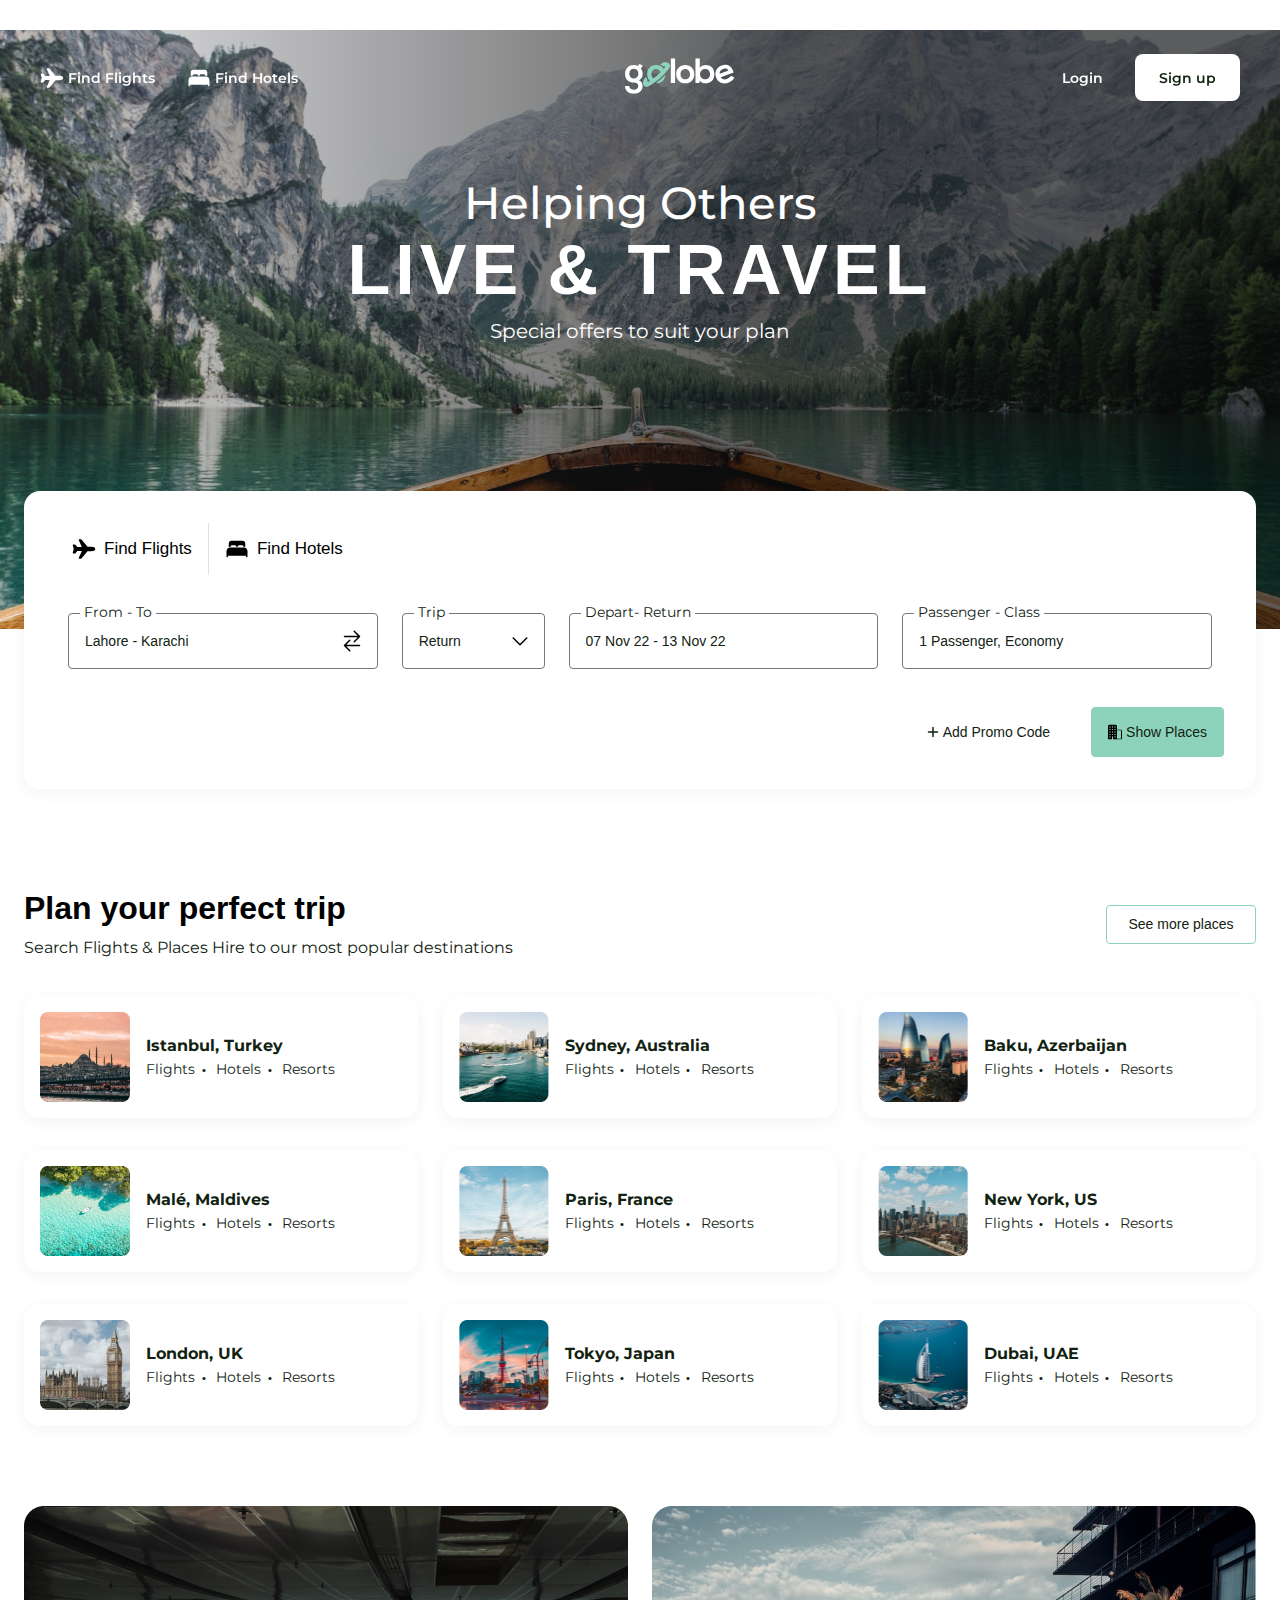
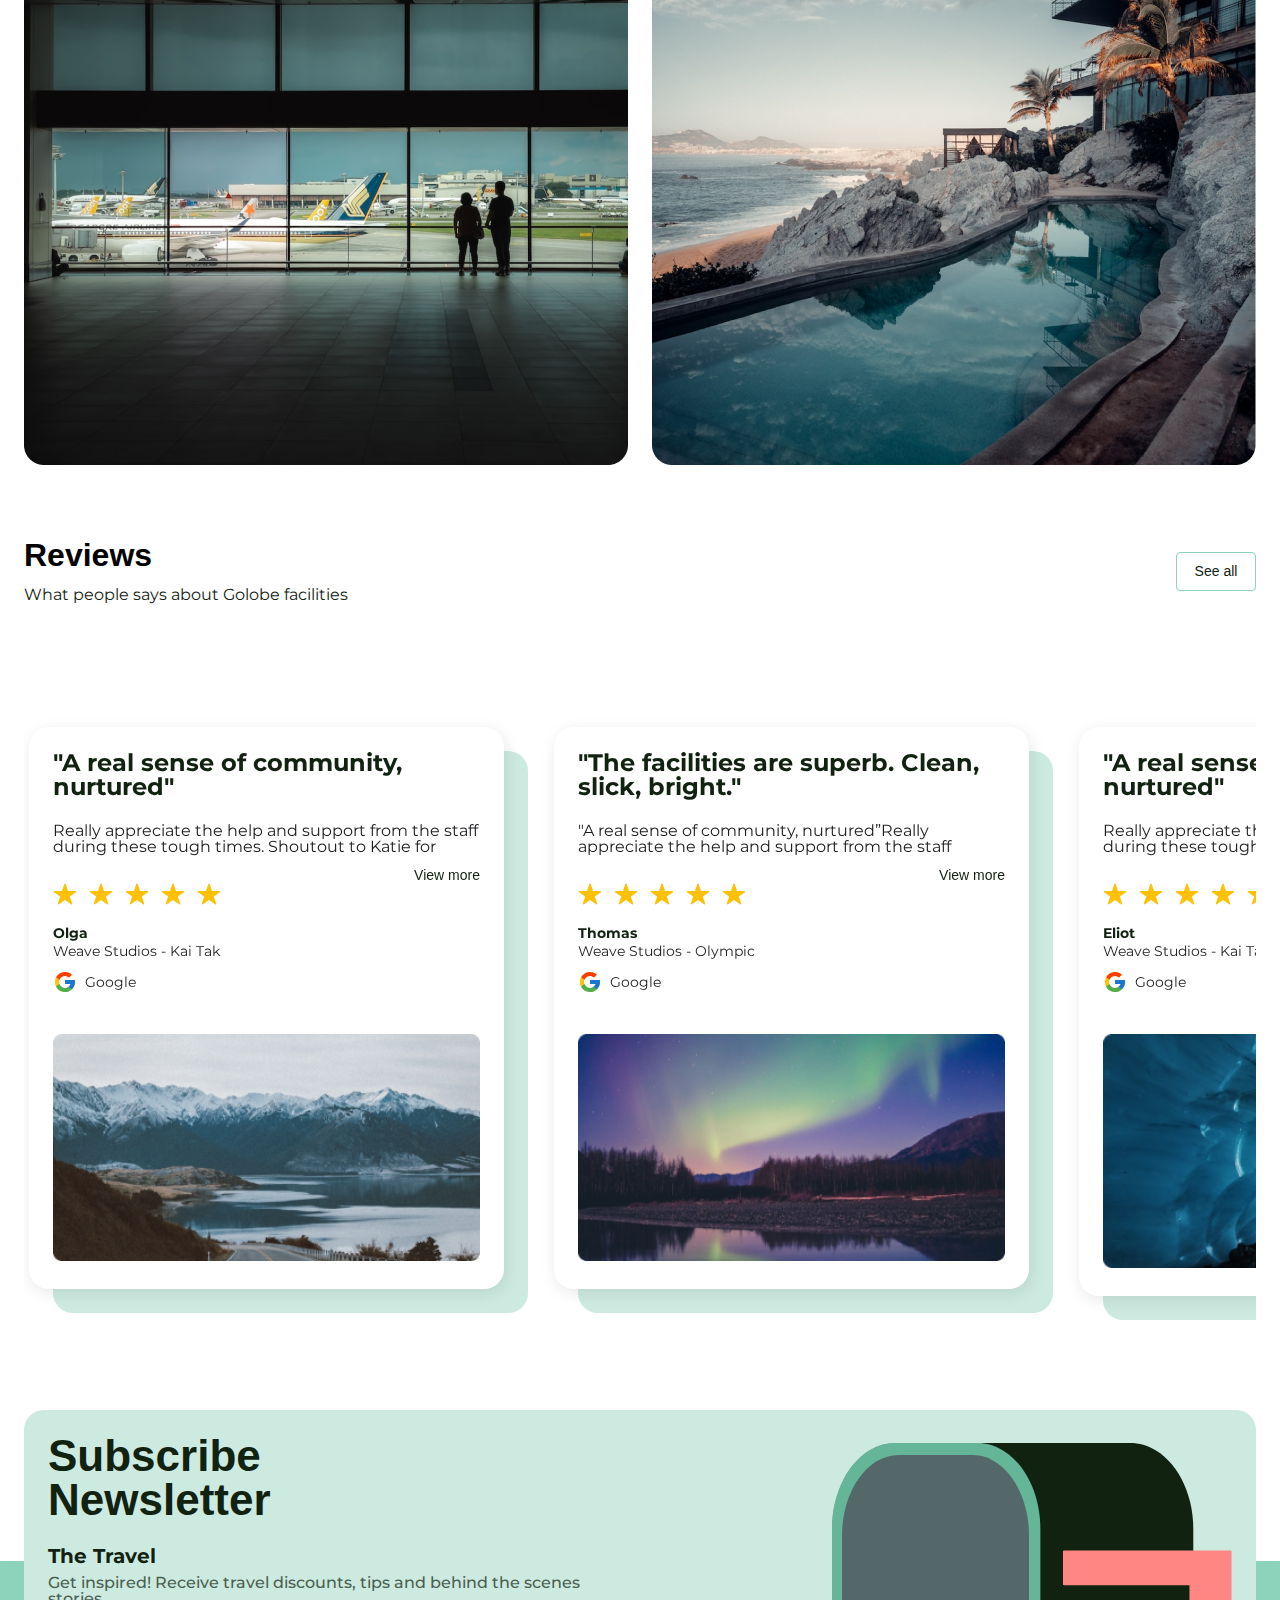
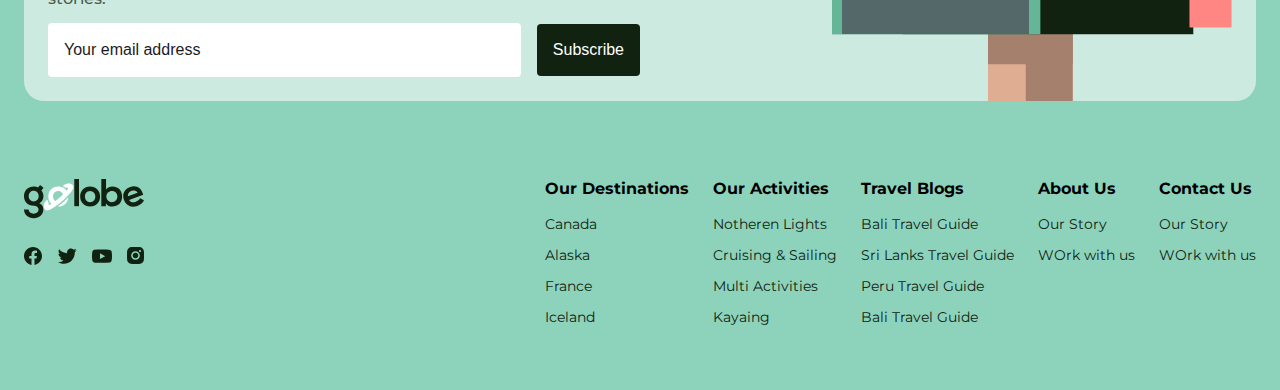
==== commit b5a6796b: "Landing page is finished" ====
--- a/index.html
+++ b/index.html
@@ -4,6 +4,7 @@
     <meta charset="UTF-8">
     <meta name="viewport" content="width=device-width, initial-scale=1.0">
     <link rel="stylesheet" href="https://cdnjs.cloudflare.com/ajax/libs/font-awesome/6.0.0/css/all.min.css">    
+    <link rel="stylesheet" href="https://cdn.jsdelivr.net/npm/swiper@11/swiper-bundle.min.css" />
     <link rel="stylesheet" href="./css/main.css">
     <title>Globe</title>
 </head>
@@ -72,7 +73,6 @@
             </div>
         </div>
     </header>
-
     <main class="landing-main">
         <section id="hero">
             <div class="container">
@@ -84,13 +84,13 @@
                     </div>
                     <div class="hero__book">
                         <div class="hero__tab">
-                            <button class="hero__tab--tablinks" onclick="openCity(event, 'flight')">
+                            <button class="hero__tab--tablinks" onclick="openTab(event, 'flight')">
                                 <svg width="24" height="24" viewBox="0 0 24 24" fill="none" xmlns="http://www.w3.org/2000/svg">
                                     <path d="M8.74733 21.75H7.49952C7.37414 21.75 7.25077 21.7185 7.14069 21.6585C7.03062 21.5984 6.93735 21.5118 6.86941 21.4064C6.80147 21.301 6.76104 21.1803 6.7518 21.0552C6.74257 20.9302 6.76483 20.8048 6.81655 20.6906L9.83811 14.0227L5.30108 13.9219L3.64639 15.9267C3.33092 16.3233 3.07921 16.5 2.43702 16.5H1.59702C1.46402 16.5043 1.33195 16.4764 1.212 16.4188C1.09205 16.3612 0.987757 16.2755 0.907956 16.1691C0.796393 16.0186 0.686706 15.7636 0.793581 15.3998L1.72264 12.0717C1.72967 12.0469 1.73811 12.022 1.74749 11.9977C1.74795 11.9953 1.74795 11.9929 1.74749 11.9906C1.73781 11.9663 1.72951 11.9414 1.72264 11.9161L0.792643 8.56687C0.691862 8.21016 0.802018 7.96078 0.912643 7.81406C0.986929 7.71549 1.08331 7.63573 1.19403 7.58118C1.30475 7.52664 1.42672 7.49883 1.55014 7.5H2.43702C2.91655 7.5 3.38202 7.71516 3.65577 8.0625L5.27624 10.0336L9.83811 9.96609L6.81749 3.30984C6.7657 3.19568 6.74335 3.07036 6.75249 2.94533C6.76163 2.8203 6.80196 2.69956 6.8698 2.59414C6.93764 2.48872 7.03082 2.40198 7.14083 2.34186C7.25083 2.28175 7.37416 2.25016 7.49952 2.25H8.76092C8.9369 2.25354 9.10983 2.29667 9.26685 2.3762C9.42388 2.45572 9.56097 2.5696 9.66796 2.70937L15.5297 9.83438L18.2376 9.76312C18.4359 9.75234 18.9853 9.74859 19.1123 9.74859C21.7026 9.75 23.2495 10.5909 23.2495 12C23.2495 12.4434 23.0723 13.2656 21.8869 13.7888C21.187 14.0981 20.2533 14.2547 19.1114 14.2547C18.9858 14.2547 18.4378 14.2509 18.2367 14.2402L15.5292 14.168L9.65296 21.293C9.54588 21.4321 9.40891 21.5454 9.25216 21.6246C9.0954 21.7037 8.92288 21.7465 8.74733 21.75V21.75Z" fill="currentColor"/>
                                 </svg>
                                 <span>Find Flights</span>
                             </button>
-                            <button class="hero__tab--tablinks" onclick="openCity(event, 'hotel')">
+                            <button class="hero__tab--tablinks" onclick="openTab(event, 'hotel')">
                                 <svg width="24" height="24" viewBox="0 0 24 24" fill="none" xmlns="http://www.w3.org/2000/svg">
                                     <path d="M20.25 10.8141C19.7772 10.6065 19.2664 10.4996 18.75 10.5H5.25C4.73368 10.4995 4.22288 10.6063 3.75 10.8136C3.08166 11.1059 2.51294 11.5865 2.11336 12.1968C1.71377 12.8071 1.50064 13.5205 1.5 14.25V19.5C1.5 19.6989 1.57902 19.8897 1.71967 20.0303C1.86032 20.171 2.05109 20.25 2.25 20.25C2.44891 20.25 2.63968 20.171 2.78033 20.0303C2.92098 19.8897 3 19.6989 3 19.5V19.125C3.00122 19.0259 3.04112 18.9312 3.11118 18.8612C3.18124 18.7911 3.27592 18.7512 3.375 18.75H20.625C20.7241 18.7512 20.8188 18.7911 20.8888 18.8612C20.9589 18.9312 20.9988 19.0259 21 19.125V19.5C21 19.6989 21.079 19.8897 21.2197 20.0303C21.3603 20.171 21.5511 20.25 21.75 20.25C21.9489 20.25 22.1397 20.171 22.2803 20.0303C22.421 19.8897 22.5 19.6989 22.5 19.5V14.25C22.4993 13.5206 22.2861 12.8073 21.8865 12.1971C21.4869 11.5869 20.9183 11.1063 20.25 10.8141V10.8141ZM17.625 3.75H6.375C5.67881 3.75 5.01113 4.02656 4.51884 4.51884C4.02656 5.01113 3.75 5.67881 3.75 6.375V9.75C3.75002 9.77906 3.75679 9.80771 3.76979 9.8337C3.78278 9.85969 3.80163 9.8823 3.82486 9.89976C3.84809 9.91721 3.87505 9.92903 3.90363 9.93428C3.93221 9.93953 3.96162 9.93806 3.98953 9.93C4.39896 9.81025 4.82341 9.74964 5.25 9.75H5.44828C5.49456 9.75029 5.53932 9.73346 5.57393 9.70274C5.60855 9.67202 5.63058 9.62958 5.63578 9.58359C5.67669 9.21712 5.85115 8.87856 6.12586 8.63256C6.40056 8.38656 6.75625 8.25037 7.125 8.25H9.75C10.119 8.25003 10.475 8.38606 10.75 8.63209C11.025 8.87812 11.1997 9.21688 11.2406 9.58359C11.2458 9.62958 11.2679 9.67202 11.3025 9.70274C11.3371 9.73346 11.3818 9.75029 11.4281 9.75H12.5747C12.621 9.75029 12.6657 9.73346 12.7003 9.70274C12.735 9.67202 12.757 9.62958 12.7622 9.58359C12.8031 9.21736 12.9773 8.87899 13.2517 8.63303C13.5261 8.38707 13.8815 8.25072 14.25 8.25H16.875C17.244 8.25003 17.6 8.38606 17.875 8.63209C18.15 8.87812 18.3247 9.21688 18.3656 9.58359C18.3708 9.62958 18.3929 9.67202 18.4275 9.70274C18.4621 9.73346 18.5068 9.75029 18.5531 9.75H18.75C19.1766 9.7498 19.6011 9.81057 20.0105 9.93047C20.0384 9.93854 20.0679 9.94 20.0965 9.93473C20.1251 9.92945 20.1521 9.91759 20.1753 9.90009C20.1986 9.88258 20.2174 9.8599 20.2304 9.83385C20.2433 9.8078 20.2501 9.7791 20.25 9.75V6.375C20.25 5.67881 19.9734 5.01113 19.4812 4.51884C18.9889 4.02656 18.3212 3.75 17.625 3.75Z" fill="currentColor"/>
                                 </svg>
@@ -293,11 +293,328 @@
                             </div>
                         </div>
                     </div>
+                    <div class="planning__flightStays flightStays">
+                        <div class="flightStays__item">
+                            <img src="./images/landing/flightstay-flight.png" alt="Flight" width="604" height="559">
+                            <div class="flightStays__info">
+                                <h3 class="flightStays__info--title">Flights</h3>
+                                <p class="flightStays__info--text">Search Flights & Places Hire to our most popular destinations</p>
+                                <button class="flightStays__info--button">
+                                    <svg width="15" height="14" viewBox="0 0 15 14" fill="none" xmlns="http://www.w3.org/2000/svg">
+                                        <path d="M13.4925 0.0715023L13.4925 0.0715156L0.991562 4.80308L0.983266 4.80622V4.80534C0.846169 4.85945 0.728717 4.954 0.64657 5.07649C0.563243 5.20074 0.520304 5.34768 0.523616 5.49725C0.526928 5.64682 0.57633 5.79172 0.665074 5.91216C0.75378 6.03255 0.877472 6.12263 1.01927 6.17012C1.01933 6.17014 1.01939 6.17016 1.01945 6.17018L1.03191 6.17413L1.03408 6.17481L1.03403 6.17492L5.32347 8.0066C5.40288 8.03048 5.48716 8.03322 5.56797 8.01455C5.64919 7.99579 5.72406 7.95605 5.78512 7.8993L12.6708 1.48334C12.6709 1.48324 12.671 1.48314 12.6711 1.48304C12.6937 1.46048 12.7205 1.44258 12.75 1.43035C12.7797 1.41807 12.8115 1.41175 12.8436 1.41175C12.8757 1.41175 12.9075 1.41807 12.9371 1.43035C12.9668 1.44264 12.9937 1.46064 13.0164 1.48334C13.0391 1.50603 13.0571 1.53297 13.0694 1.56263C13.0817 1.59228 13.088 1.62406 13.088 1.65616C13.088 1.68825 13.0817 1.72004 13.0694 1.74969C13.0572 1.77921 13.0393 1.80605 13.0167 1.82869C13.0166 1.82878 13.0165 1.82888 13.0164 1.82898L6.60012 8.71149L13.4925 0.0715023ZM13.4925 0.0715023C13.6235 0.021713 13.766 0.0108259 13.9029 0.0401515C14.0399 0.0694738 14.1654 0.13775 14.2645 0.236761M13.4925 0.0715023L14.2645 0.236761M14.2645 0.236761C14.3636 0.33623 14.4317 0.462275 14.4607 0.599652C14.4896 0.737029 14.4781 0.879854 14.4276 1.01085L14.4276 1.01099L9.69683 13.5081L14.2645 0.236761ZM8.96858 13.9999H8.99983C9.15427 14.0008 9.30542 13.9552 9.4336 13.869C9.56178 13.7829 9.66108 13.6601 9.71858 13.5168L9.69666 13.5085L9.69674 13.5083C9.64097 13.6472 9.54474 13.7661 9.42052 13.8496C9.29624 13.9331 9.14971 13.9773 8.99996 13.9765H8.99983H8.9691M8.96858 13.9999L8.96963 13.9765C8.96945 13.9765 8.96928 13.9765 8.9691 13.9765M8.96858 13.9999V13.9765H8.9691M8.96858 13.9999C8.66264 13.9862 8.40952 13.7818 8.30952 13.4921C8.30733 13.4862 8.30545 13.4805 8.30358 13.4743L6.47077 9.18116M8.9691 13.9765C8.67379 13.963 8.42874 13.7657 8.33168 13.4844L8.33151 13.484C8.32949 13.4785 8.32777 13.4734 8.32603 13.4675L8.32617 13.4675L8.32513 13.4651L6.49283 9.17315M6.49283 9.17315C6.49295 9.17355 6.49307 9.17395 6.49319 9.17435L6.47077 9.18116M6.49283 9.17315C6.46895 9.09373 6.4662 9.00946 6.48487 8.92865C6.50363 8.84744 6.54336 8.77257 6.6001 8.71152L6.46204 8.92337C6.44235 9.00858 6.44536 9.09747 6.47077 9.18116M6.49283 9.17315L6.49232 9.17196L6.47077 9.18116" fill="currentColor" stroke="currentColor" stroke-width="0.046875"/>
+                                    </svg>
+                                    <span>Show Filghts</span>
+                                </button>
+                            </div>
+                        </div>
+                        <div class="flightStays__item">
+                            <img src="./images/landing/flightstay-stay.png" alt="Stay" width="604" height="559">
+                            <div class="flightStays__info">
+                                <h3 class="flightStays__info--title">Flights</h3>
+                                <p class="flightStays__info--text">Search Flights & Places Hire to our most popular destinations</p>
+                                <button class="flightStays__info--button">
+                                    <svg width="15" height="14" viewBox="0 0 15 14" fill="none" xmlns="http://www.w3.org/2000/svg">
+                                        <path d="M13.4925 0.0715023L13.4925 0.0715156L0.991562 4.80308L0.983266 4.80622V4.80534C0.846169 4.85945 0.728717 4.954 0.64657 5.07649C0.563243 5.20074 0.520304 5.34768 0.523616 5.49725C0.526928 5.64682 0.57633 5.79172 0.665074 5.91216C0.75378 6.03255 0.877472 6.12263 1.01927 6.17012C1.01933 6.17014 1.01939 6.17016 1.01945 6.17018L1.03191 6.17413L1.03408 6.17481L1.03403 6.17492L5.32347 8.0066C5.40288 8.03048 5.48716 8.03322 5.56797 8.01455C5.64919 7.99579 5.72406 7.95605 5.78512 7.8993L12.6708 1.48334C12.6709 1.48324 12.671 1.48314 12.6711 1.48304C12.6937 1.46048 12.7205 1.44258 12.75 1.43035C12.7797 1.41807 12.8115 1.41175 12.8436 1.41175C12.8757 1.41175 12.9075 1.41807 12.9371 1.43035C12.9668 1.44264 12.9937 1.46064 13.0164 1.48334C13.0391 1.50603 13.0571 1.53297 13.0694 1.56263C13.0817 1.59228 13.088 1.62406 13.088 1.65616C13.088 1.68825 13.0817 1.72004 13.0694 1.74969C13.0572 1.77921 13.0393 1.80605 13.0167 1.82869C13.0166 1.82878 13.0165 1.82888 13.0164 1.82898L6.60012 8.71149L13.4925 0.0715023ZM13.4925 0.0715023C13.6235 0.021713 13.766 0.0108259 13.9029 0.0401515C14.0399 0.0694738 14.1654 0.13775 14.2645 0.236761M13.4925 0.0715023L14.2645 0.236761M14.2645 0.236761C14.3636 0.33623 14.4317 0.462275 14.4607 0.599652C14.4896 0.737029 14.4781 0.879854 14.4276 1.01085L14.4276 1.01099L9.69683 13.5081L14.2645 0.236761ZM8.96858 13.9999H8.99983C9.15427 14.0008 9.30542 13.9552 9.4336 13.869C9.56178 13.7829 9.66108 13.6601 9.71858 13.5168L9.69666 13.5085L9.69674 13.5083C9.64097 13.6472 9.54474 13.7661 9.42052 13.8496C9.29624 13.9331 9.14971 13.9773 8.99996 13.9765H8.99983H8.9691M8.96858 13.9999L8.96963 13.9765C8.96945 13.9765 8.96928 13.9765 8.9691 13.9765M8.96858 13.9999V13.9765H8.9691M8.96858 13.9999C8.66264 13.9862 8.40952 13.7818 8.30952 13.4921C8.30733 13.4862 8.30545 13.4805 8.30358 13.4743L6.47077 9.18116M8.9691 13.9765C8.67379 13.963 8.42874 13.7657 8.33168 13.4844L8.33151 13.484C8.32949 13.4785 8.32777 13.4734 8.32603 13.4675L8.32617 13.4675L8.32513 13.4651L6.49283 9.17315M6.49283 9.17315C6.49295 9.17355 6.49307 9.17395 6.49319 9.17435L6.47077 9.18116M6.49283 9.17315C6.46895 9.09373 6.4662 9.00946 6.48487 8.92865C6.50363 8.84744 6.54336 8.77257 6.6001 8.71152L6.46204 8.92337C6.44235 9.00858 6.44536 9.09747 6.47077 9.18116M6.49283 9.17315L6.49232 9.17196L6.47077 9.18116" fill="currentColor" stroke="currentColor" stroke-width="0.046875"/>
+                                    </svg>
+                                    <span>Show Filghts</span>
+                                </button>
+                            </div>
+                        </div>
+                    </div>
                 </div>
             </div> 
+        </section>
+        <section id="reviews">
+            <div class="container">
+                <div class="reviews">
+                    <div class="planning__top">
+                        <div class="planning__info">
+                            <h2 class="planning__info--title">Reviews</h2>
+                            <p class="planning__info--text">What people says about Golobe facilities</p>
+                        </div>
+                        <button class="planning__button reviews__button">See all</button>
+                    </div>
+                    <div class="review-swiper">
+                        <div class="swiper reviews__all2">
+                            <div class="swiper-wrapper">
+                                <div class="swiper-slide reviews__review review" data-id="1">
+                                    <blockquote class="review__title">"A real sense of community, nurtured"</blockquote>
+                                    <div class="review__textWrapper">
+                                        <p class="review__text">
+                                            Really appreciate the help and support from the staff during these tough times. 
+                                            Shoutout to Katie for helping me always, even when I was out of the country. 
+                                            And always available when needed.
+                                        </p>
+                                    </div>
+                                    <button class="review__button">View more</button>
+                                    <div class="review__rating">
+                                        <img src="./images/landing/review-rating.svg" alt="Rating" width="24" height="24">
+                                        <img src="./images/landing/review-rating.svg" alt="Rating" width="24" height="24">
+                                        <img src="./images/landing/review-rating.svg" alt="Rating" width="24" height="24">
+                                        <img src="./images/landing/review-rating.svg" alt="Rating" width="24" height="24">
+                                        <img src="./images/landing/review-rating.svg" alt="Rating" width="24" height="24">
+                                    </div>
+                                    <strong class="review__owner">Olga</strong>
+                                    <p class="review__position">Weave Studios - Kai Tak</p>
+                                    <div class="review__place">
+                                        <img src="./images/landing/review-google.svg" alt="Gogle" width="24" height="24">
+                                        <span>Google</span>
+                                    </div>
+                                    <img class="review__img" src="./images/landing/review-img1.png" alt="Review image">
+                                </div>
+                                <div class="swiper-slide reviews__review review" data-id="2">
+                                    <blockquote class="review__title">"The facilities are superb. Clean, slick, bright."</blockquote>
+                                    <div class="review__textWrapper">
+                                        <p class="review__text">
+                                            "A real sense of community, nurtured”Really appreciate the help and support from the 
+                                            staff during these tough times. Shoutout to Katie for helping me always, even when 
+                                            I was out of the country. And always available when needed.View moreOlgaWeave 
+                                            Studios - Kai TakGoogle"
+                                        </p>
+                                    </div>
+                                    <button class="review__button">View more</button>
+                                    <div class="review__rating">
+                                        <img src="./images/landing/review-rating.svg" alt="Rating" width="24" height="24">
+                                        <img src="./images/landing/review-rating.svg" alt="Rating" width="24" height="24">
+                                        <img src="./images/landing/review-rating.svg" alt="Rating" width="24" height="24">
+                                        <img src="./images/landing/review-rating.svg" alt="Rating" width="24" height="24">
+                                        <img src="./images/landing/review-rating.svg" alt="Rating" width="24" height="24">
+                                    </div>
+                                    <strong class="review__owner">Thomas</strong>
+                                    <p class="review__position">Weave Studios - Olympic</p>
+                                    <div class="review__place">
+                                        <img src="./images/landing/review-google.svg" alt="Gogle" width="24" height="24">
+                                        <span>Google</span>
+                                    </div>
+                                    <img class="review__img" src="./images/landing/review-img2.png" alt="Review image">
+                                </div>
+                                <div class="swiper-slide reviews__review review" data-id="3">
+                                    <blockquote class="review__title">"A real sense of community, nurtured"</blockquote>
+                                    <div class="review__textWrapper">
+                                        <p class="review__text">
+                                            Really appreciate the help and support from the staff during these tough times. 
+                                            Shoutout to Katie for helping me always, even when I was out of the country. 
+                                            And always available when needed.
+                                        </p>
+                                    </div>
+                                    <button class="review__button">View more</button>
+                                    <div class="review__rating">
+                                        <img src="./images/landing/review-rating.svg" alt="Rating" width="24" height="24">
+                                        <img src="./images/landing/review-rating.svg" alt="Rating" width="24" height="24">
+                                        <img src="./images/landing/review-rating.svg" alt="Rating" width="24" height="24">
+                                        <img src="./images/landing/review-rating.svg" alt="Rating" width="24" height="24">
+                                        <img src="./images/landing/review-rating.svg" alt="Rating" width="24" height="24">
+                                    </div>
+                                    <strong class="review__owner">Eliot</strong>
+                                    <p class="review__position">Weave Studios - Kai Tak</p>
+                                    <div class="review__place">
+                                        <img src="./images/landing/review-google.svg" alt="Gogle" width="24" height="24">
+                                        <span>Google</span>
+                                    </div>
+                                    <img class="review__img" src="./images/landing/review-img3.png" alt="Review image">
+                                </div>
+                                <div class="swiper-slide reviews__review review" data-id="4">
+                                    <blockquote class="review__title">"A real sense of community, nurtured"</blockquote>
+                                    <div class="review__textWrapper">
+                                        <p class="review__text">
+                                            Really appreciate the help and support from the staff during these tough times. 
+                                            Shoutout to Katie for helping me always, even when I was out of the country. 
+                                            And always available when needed.
+                                        </p>
+                                    </div>
+                                    <button class="review__button">View more</button>
+                                    <div class="review__rating">
+                                        <img src="./images/landing/review-rating.svg" alt="Rating" width="24" height="24">
+                                        <img src="./images/landing/review-rating.svg" alt="Rating" width="24" height="24">
+                                        <img src="./images/landing/review-rating.svg" alt="Rating" width="24" height="24">
+                                        <img src="./images/landing/review-rating.svg" alt="Rating" width="24" height="24">
+                                        <img src="./images/landing/review-rating.svg" alt="Rating" width="24" height="24">
+                                    </div>
+                                    <strong class="review__owner">Olga</strong>
+                                    <p class="review__position">Weave Studios - Kai Tak</p>
+                                    <div class="review__place">
+                                        <img src="./images/landing/review-google.svg" alt="Gogle" width="24" height="24">
+                                        <span>Google</span>
+                                    </div>
+                                    <img class="review__img" src="./images/landing/review-img1.png" alt="Review image">
+                                </div>
+                                <div class="swiper-slide reviews__review review" data-id="5">
+                                    <blockquote class="review__title">"The facilities are superb. Clean, slick, bright."</blockquote>
+                                    <div class="review__textWrapper">
+                                        <p class="review__text">
+                                            "A real sense of community, nurtured”Really appreciate the help and support from the 
+                                            staff during these tough times. Shoutout to Katie for helping me always, even when 
+                                            I was out of the country. And always available when needed.View moreOlgaWeave 
+                                            Studios - Kai TakGoogle"
+                                        </p>
+                                    </div>
+                                    <button class="review__button">View more</button>
+                                    <div class="review__rating">
+                                        <img src="./images/landing/review-rating.svg" alt="Rating" width="24" height="24">
+                                        <img src="./images/landing/review-rating.svg" alt="Rating" width="24" height="24">
+                                        <img src="./images/landing/review-rating.svg" alt="Rating" width="24" height="24">
+                                        <img src="./images/landing/review-rating.svg" alt="Rating" width="24" height="24">
+                                        <img src="./images/landing/review-rating.svg" alt="Rating" width="24" height="24">
+                                    </div>
+                                    <strong class="review__owner">Thomas</strong>
+                                    <p class="review__position">Weave Studios - Olympic</p>
+                                    <div class="review__place">
+                                        <img src="./images/landing/review-google.svg" alt="Gogle" width="24" height="24">
+                                        <span>Google</span>
+                                    </div>
+                                    <img class="review__img" src="./images/landing/review-img2.png" alt="Review image">
+                                </div>
+                                <div class="swiper-slide reviews__review review" data-id="6">
+                                    <blockquote class="review__title">"A real sense of community, nurtured"</blockquote>
+                                    <div class="review__textWrapper">
+                                        <p class="review__text">
+                                            Really appreciate the help and support from the staff during these tough times. 
+                                            Shoutout to Katie for helping me always, even when I was out of the country. 
+                                            And always available when needed.
+                                        </p>
+                                    </div>
+                                    <button class="review__button">View more</button>
+                                    <div class="review__rating">
+                                        <img src="./images/landing/review-rating.svg" alt="Rating" width="24" height="24">
+                                        <img src="./images/landing/review-rating.svg" alt="Rating" width="24" height="24">
+                                        <img src="./images/landing/review-rating.svg" alt="Rating" width="24" height="24">
+                                        <img src="./images/landing/review-rating.svg" alt="Rating" width="24" height="24">
+                                        <img src="./images/landing/review-rating.svg" alt="Rating" width="24" height="24">
+                                    </div>
+                                    <strong class="review__owner">Eliot</strong>
+                                    <p class="review__position">Weave Studios - Kai Tak</p>
+                                    <div class="review__place">
+                                        <img src="./images/landing/review-google.svg" alt="Gogle" width="24" height="24">
+                                        <span>Google</span>
+                                    </div>
+                                    <img class="review__img" src="./images/landing/review-img3.png" alt="Review image">
+                                </div>
+                            </div>
+                          </div>
+                    </div>
+                </div>
+            </div>
+
         </section>
     </main>
 
+    <footer id="footer">
+        <div class="container">
+            <div class="footer">
+                <div class="footer__subscribe">
+                    <div class="footer__subscribe--info">
+                        <h2 class="footer__subscribe--title">
+                            Subscribe <br>
+                            Newsletter
+                        </h2>
+                        <strong class="footer__subscribe--strong">The Travel</strong>
+                        <p class="footer__subscribe--text">Get inspired! Receive travel discounts, tips and behind the scenes stories.</p>
+                        <form class="footer__form" autocomplete="off">
+                            <input class="footer__form--input" type="email" name="email" id="email" placeholder="Your email address" required>
+                            <button type="submit" class="footer__form--button">Subscribe</button>
+                        </form>
+                    </div>
+                </div>
+                <div class="footer__wrapper">
+                    <div class="footer__logo">
+                        <a href="#">
+                            <img src="./images/footer-logo.svg" alt="Logo" width="120" height="40">
+                        </a>
+                        <div class="footer__social">
+                            <a class="footer__social--link" href="#">
+                                <svg width="18" height="18" viewBox="0 0 18 18" fill="none" xmlns="http://www.w3.org/2000/svg">
+                                    <path fill-rule="evenodd" clip-rule="evenodd" d="M0 9.05025C0 13.5248 3.24975 17.2455 7.5 18V11.4998H5.25V9H7.5V6.99975C7.5 4.74975 8.94975 3.50025 11.0002 3.50025C11.6497 3.50025 12.3503 3.6 12.9998 3.69975V6H11.85C10.7498 6 10.5 6.54975 10.5 7.25025V9H12.9L12.5002 11.4998H10.5V18C14.7502 17.2455 18 13.5255 18 9.05025C18 4.0725 13.95 0 9 0C4.05 0 0 4.0725 0 9.05025Z" fill="currentColor"/>
+                                </svg>                                    
+                            </a>
+                            <a class="footer__social--link" href="#">
+                                <svg width="20" height="16" viewBox="0 0 20 16" fill="none" xmlns="http://www.w3.org/2000/svg">
+                                    <path d="M19.7029 2.26137C19.0071 2.5697 18.2596 2.77803 17.4737 2.8722C18.2846 2.38703 18.8912 1.62342 19.1804 0.723866C18.4186 1.17636 17.5849 1.49486 16.7154 1.66553C16.1307 1.04125 15.3563 0.627471 14.5124 0.488428C13.6684 0.349384 12.8022 0.492859 12.0481 0.896577C11.2941 1.30029 10.6944 1.94167 10.3422 2.72112C9.99003 3.50057 9.90503 4.37449 10.1004 5.2072C8.55682 5.1297 7.04677 4.72849 5.66827 4.02962C4.28977 3.33075 3.07362 2.34983 2.09875 1.15053C1.76542 1.72553 1.57375 2.3922 1.57375 3.1022C1.57338 3.74136 1.73078 4.37073 2.03198 4.93448C2.33319 5.49822 2.76888 5.9789 3.30042 6.33387C2.68398 6.31425 2.08114 6.14769 1.54208 5.84803V5.89803C1.54202 6.79448 1.85211 7.66335 2.41974 8.3572C2.98736 9.05105 3.77756 9.52714 4.65625 9.7047C4.0844 9.85946 3.48486 9.88226 2.90292 9.77137C3.15083 10.5427 3.63375 11.2172 4.28406 11.7005C4.93437 12.1837 5.71951 12.4515 6.52958 12.4664C5.15444 13.5459 3.45616 14.1314 1.70792 14.1289C1.39823 14.129 1.08881 14.1109 0.78125 14.0747C2.55581 15.2157 4.62153 15.8212 6.73125 15.8189C13.8729 15.8189 17.7771 9.90387 17.7771 4.77387C17.7771 4.6072 17.7729 4.43887 17.7654 4.2722C18.5248 3.72301 19.1803 3.04295 19.7013 2.26387L19.7029 2.26137Z" fill="currentColor "/>
+                                </svg>
+                            </a>
+                            <a class="footer__social--link" href="#">
+                                <svg width="20" height="14" viewBox="0 0 20 14" fill="none" xmlns="http://www.w3.org/2000/svg">
+                                    <path d="M19.5829 2.56962C19.4696 2.16564 19.249 1.79991 18.9445 1.51128C18.6314 1.21379 18.2477 1.00098 17.8295 0.892951C16.2645 0.480451 9.99454 0.480451 9.99454 0.480451C7.38065 0.450711 4.7674 0.581513 2.16954 0.872117C1.75136 0.988128 1.36834 1.20569 1.05454 1.50545C0.746204 1.80212 0.522871 2.16795 0.406204 2.56878C0.125949 4.07857 -0.0102189 5.61157 -0.000462243 7.14712C-0.0104622 8.68128 0.125371 10.2138 0.406204 11.7255C0.520371 12.1246 0.742871 12.4888 1.05204 12.783C1.3612 13.0771 1.7462 13.2896 2.16954 13.4021C3.75537 13.8138 9.99454 13.8138 9.99454 13.8138C12.6118 13.8436 15.2283 13.7128 17.8295 13.4221C18.2477 13.3141 18.6314 13.1013 18.9445 12.8038C19.2489 12.5152 19.4693 12.1494 19.582 11.7455C19.8696 10.2362 20.0094 8.70261 19.9995 7.16628C20.0212 5.62345 19.8815 4.08259 19.5829 2.56878V2.56962ZM8.0012 10.0005V4.29462L13.2179 7.14795L8.0012 10.0005Z" fill="currentColor"/>
+                                </svg>
+                            </a>
+                            <a class="footer__social--link" href="#">
+                                <svg width="17" height="17" viewBox="0 0 17 17" fill="none" xmlns="http://www.w3.org/2000/svg">
+                                    <path d="M8.49787 5.66546C6.93707 5.66546 5.66333 6.9392 5.66333 8.5C5.66333 10.0608 6.93707 11.3345 8.49787 11.3345C10.0587 11.3345 11.3324 10.0608 11.3324 8.5C11.3324 6.9392 10.0587 5.66546 8.49787 5.66546ZM16.9994 8.5C16.9994 7.32621 17.01 6.16305 16.9441 4.99138C16.8782 3.63046 16.5677 2.42264 15.5725 1.42747C14.5752 0.430173 13.3695 0.121839 12.0086 0.0559198C10.8348 -0.00999972 9.67167 0.000632496 8.5 0.000632496C7.32621 0.000632496 6.16305 -0.00999972 4.99138 0.0559198C3.63046 0.121839 2.42264 0.432299 1.42747 1.42747C0.430173 2.42477 0.121839 3.63046 0.0559198 4.99138C-0.00999972 6.16517 0.000632496 7.32833 0.000632496 8.5C0.000632496 9.67167 -0.00999972 10.837 0.0559198 12.0086C0.121839 13.3695 0.432299 14.5774 1.42747 15.5725C2.42477 16.5698 3.63046 16.8782 4.99138 16.9441C6.16517 17.01 7.32833 16.9994 8.5 16.9994C9.67379 16.9994 10.837 17.01 12.0086 16.9441C13.3695 16.8782 14.5774 16.5677 15.5725 15.5725C16.5698 14.5752 16.8782 13.3695 16.9441 12.0086C17.0121 10.837 16.9994 9.67379 16.9994 8.5ZM8.49787 12.8613C6.08437 12.8613 4.13655 10.9135 4.13655 8.5C4.13655 6.08649 6.08437 4.13868 8.49787 4.13868C10.9114 4.13868 12.8592 6.08649 12.8592 8.5C12.8592 10.9135 10.9114 12.8613 8.49787 12.8613ZM13.0378 4.97862C12.4743 4.97862 12.0193 4.52356 12.0193 3.96006C12.0193 3.39655 12.4743 2.94149 13.0378 2.94149C13.6013 2.94149 14.0564 3.39655 14.0564 3.96006C14.0565 4.09386 14.0303 4.22639 13.9792 4.35004C13.9281 4.4737 13.853 4.58605 13.7584 4.68067C13.6638 4.77528 13.5515 4.8503 13.4278 4.90143C13.3041 4.95256 13.1716 4.97879 13.0378 4.97862Z" fill="currentColor"/>
+                                </svg>
+                            </a>
+                        </div>
+                    </div>
+                    <div class="footer__lists">
+                        <ul class="footer__list">
+                            <strong>Our Destinations</strong>
+                            <li class="footer__list--item">
+                                <a href="#" class="footer__list--link">Canada</a>
+                            </li>
+                            <li class="footer__list--item">
+                                <a href="#" class="footer__list--link">Alaska</a>
+                            </li>
+                            <li class="footer__list--item">
+                                <a href="#" class="footer__list--link">France</a>
+                            </li>
+                            <li class="footer__list--item">
+                                <a href="#" class="footer__list--link">Iceland</a>
+                            </li>
+                        </ul>
+                        <ul class="footer__list">
+                            <strong>Our Activities</strong>
+                            <li class="footer__list--item">
+                                <a href="#" class="footer__list--link">Notheren Lights</a>
+                            </li>
+                            <li class="footer__list--item">
+                                <a href="#" class="footer__list--link">Cruising & Sailing</a>
+                            </li>
+                            <li class="footer__list--item">
+                                <a href="#" class="footer__list--link">Multi Activities</a>
+                            </li>
+                            <li class="footer__list--item">
+                                <a href="#" class="footer__list--link">Kayaing</a>
+                            </li>
+                        </ul>
+                        <ul class="footer__list">
+                            <strong>Travel Blogs</strong>
+                            <li class="footer__list--item">
+                                <a href="#" class="footer__list--link">Bali Travel Guide</a>
+                            </li>
+                            <li class="footer__list--item">
+                                <a href="#" class="footer__list--link">Sri Lanks Travel Guide</a>
+                            </li>
+                            <li class="footer__list--item">
+                                <a href="#" class="footer__list--link">Peru Travel Guide</a>
+                            </li>
+                            <li class="footer__list--item">
+                                <a href="#" class="footer__list--link">Bali Travel Guide</a>
+                            </li>
+                        </ul>
+                        <ul class="footer__list">
+                            <strong>About Us</strong>
+                            <li class="footer__list--item">
+                                <a href="#" class="footer__list--link">Our Story</a>
+                            </li>
+                            <li class="footer__list--item">
+                                <a href="#" class="footer__list--link">WOrk with us</a>
+                            </li>
+                        </ul>
+                        <ul class="footer__list">
+                            <strong>Contact Us</strong>
+                            <li class="footer__list--item">
+                                <a href="#" class="footer__list--link">Our Story</a>
+                            </li>
+                            <li class="footer__list--item">
+                                <a href="#" class="footer__list--link">WOrk with us</a>
+                            </li>
+                        </ul>
+                    </div>
+                </div>
+            </div>
+        </div>
+    </footer>
+
+    <script src="https://cdn.jsdelivr.net/npm/swiper@11/swiper-bundle.min.js"></script>
+    <script src="./js/swiper.js"></script>
     <script src="./js/script.js"></script>
 </body>
 </html>--- a/css/main.css
+++ b/css/main.css
@@ -58,7 +58,7 @@
 }
 
 .landing-container {
-  max-width: 1380px;
+  max-width: 1264px;
   width: 100%;
   margin: 0 auto;
 }
@@ -768,10 +768,84 @@
   display: none;
 }
 
+.flightStays {
+  margin-top: 80px;
+  display: flex;
+  flex-direction: row;
+  align-items: flex-start;
+  justify-content: space-between;
+  gap: 24px;
+}
+.flightStays__item {
+  max-width: 604px;
+  width: 100%;
+  position: relative;
+  overflow: hidden;
+}
+.flightStays__item img {
+  width: 100%;
+  height: auto;
+}
+.flightStays__item:hover .flightStays__info {
+  bottom: 5px;
+}
+.flightStays__info {
+  padding: 93px 101px 24px;
+  display: flex;
+  flex-direction: column;
+  align-items: center;
+  justify-content: center;
+  text-align: center;
+  position: absolute;
+  bottom: -100%;
+  left: 0;
+  right: 0;
+  margin: 0 auto;
+  border-radius: 20px;
+  background: linear-gradient(rgba(0, 0, 0, 0) 0%, rgba(0, 0, 0, 0.4) 100%);
+}
+.flightStays__info--title {
+  margin-bottom: 8px;
+  font-size: 40px;
+  font-weight: 700;
+  line-height: 40px;
+  color: #FFFFFF;
+}
+.flightStays__info--text {
+  margin-bottom: 16px;
+  font-size: 16px;
+  font-weight: 400;
+  line-height: 16px;
+  color: #FFFFFF;
+}
+.flightStays__info--button {
+  display: flex;
+  flex-direction: row;
+  align-items: center;
+  justify-content: center;
+  gap: 4px;
+  padding: 16px;
+  border: 1px solid #8DD3BB;
+  outline: none;
+  background-color: #8DD3BB;
+  border-radius: 4px;
+  transition: all 0.3s ease;
+  cursor: pointer;
+  color: #112211;
+}
+.flightStays__info--button:hover {
+  border: 1px solid #FFFFFF;
+  background-color: #FFFFFF;
+  color: #112211;
+}
+
 @media (max-width: 1020px) {
   .place {
     width: 48%;
     margin: 0 auto;
+  }
+  .flightStays__info {
+    padding: 93px 50px 24px;
   }
 }
 @media (max-width: 768px) {
@@ -785,9 +859,27 @@
     align-content: center;
   }
 }
+.flightStays__info {
+  padding: 48px 50px 24px;
+}
+.flightStays__info--title {
+  font-size: 32px;
+  line-height: 32px;
+}
+.flightStays__info--text {
+  font-size: 14px;
+  line-height: 14px;
+}
+.flightStays__info--button {
+  padding: 12px;
+}
+
 @media (max-width: 630px) {
   #planning {
     margin-top: 350px;
+  }
+  .flightStays {
+    flex-direction: column;
   }
 }
 @media (max-width: 576px) {
@@ -812,6 +904,318 @@
     justify-content: space-around;
   }
 }
+#reviews {
+  margin-top: 70px;
+}
+
+.reviews {
+  width: 100%;
+}
+.reviews__button {
+  max-width: 80px;
+}
+
+.review-swiper {
+  max-width: 100%;
+}
+
+.review {
+  max-width: 475px;
+  padding: 24px;
+  border-radius: 20px;
+  box-shadow: 2px 4px 16px 0 rgba(17, 34, 17, 0.1), 24px 24px 0 0 #CDEAE1;
+  background-color: #fff;
+  position: relative;
+  z-index: 5;
+}
+.review__title {
+  font-size: 24px;
+  font-weight: 700;
+  line-height: 24px;
+  color: #112211;
+}
+.review__textWrapper {
+  margin-top: 24px;
+  margin-bottom: 12px;
+  height: 33px;
+  overflow: hidden;
+  transition: all 0.3s linear;
+}
+.review__text {
+  font-size: 16px;
+  font-weight: 400;
+  line-height: 16px;
+  color: #1C1B1F;
+}
+.review__button {
+  display: block;
+  margin-left: auto;
+  font-size: 14px;
+  font-weight: 400;
+  line-height: 14px;
+  color: #112211;
+  cursor: pointer;
+  border: none;
+  outline: none;
+  background-color: transparent;
+}
+.review__rating {
+  display: flex;
+  flex-direction: row;
+  align-items: flex-start;
+  justify-content: flex-start;
+  gap: 12px;
+}
+.review__owner {
+  margin-top: 20px;
+  display: block;
+  font-size: 14px;
+  font-weight: 700;
+  line-height: 14px;
+  color: #112211;
+}
+.review__position {
+  margin-top: 4px;
+  font-size: 14px;
+  font-weight: 400;
+  line-height: 14px;
+  color: #1C1B1F;
+}
+.review__place {
+  margin-top: 12px;
+  display: flex;
+  flex-direction: row;
+  align-items: center;
+  justify-content: flex-start;
+  gap: 8px;
+}
+.review__place span {
+  font-size: 14px;
+  font-weight: 400;
+  line-height: 14px;
+  color: #1C1B1F;
+}
+.review__img {
+  width: 100%;
+  height: auto;
+  margin-top: 40px;
+}
+
+@media (max-width: 640px) {
+  .review {
+    max-width: 100%;
+  }
+  .review__title {
+    font-size: 18px;
+    line-height: 18px;
+  }
+  .review__text {
+    font-size: 14px;
+    line-height: 14px;
+  }
+  .review__textWrapper {
+    height: 15px;
+  }
+}
+.swiper {
+  width: 100%;
+  margin-top: 100px;
+  padding: 24px 5px;
+}
+
+.view {
+  height: auto;
+  overflow: visible;
+  transition: all 0.3s linear;
+}
+
 .landing-main {
   margin-top: 30px;
+}
+
+#footer {
+  margin-top: 241px;
+  background-color: #8DD3BB;
+}
+
+.footer {
+  padding: 218px 0 64px;
+  position: relative;
+}
+.footer__subscribe {
+  position: absolute;
+  width: 100%;
+  padding: 24px;
+  top: -151px;
+  left: 0;
+  background-color: #CDEAE1;
+  border-radius: 20px;
+  background-image: url("../../images/footer-img.svg");
+  background-repeat: no-repeat;
+  background-position: calc(100% - 24px) bottom;
+  background-size: 400px 305px;
+}
+.footer__subscribe--info {
+  max-width: 592px;
+  width: 100%;
+}
+.footer__subscribe--title {
+  font-size: 44px;
+  font-weight: 700;
+  line-height: 44px;
+  color: #112211;
+}
+.footer__subscribe--strong {
+  margin-top: 24px;
+  display: inline-block;
+  font-size: 20px;
+  font-weight: 700;
+  line-height: 20px;
+  color: #112211;
+}
+.footer__subscribe--text {
+  margin-top: 8px;
+  font-size: 16px;
+  font-weight: 500;
+  line-height: 16px;
+  color: #4A5F50;
+}
+.footer__form {
+  margin-top: 16px;
+  width: 100%;
+  display: flex;
+  flex-direction: row;
+  align-items: center;
+  justify-content: space-between;
+  gap: 16px;
+}
+.footer__form--input, .footer__form--button {
+  padding: 18px 16px;
+  outline: none;
+  border-radius: 4px;
+  border: none;
+}
+.footer__form--input {
+  width: 100%;
+  font-size: 16px;
+  font-weight: 500;
+  line-height: 16px;
+  color: #1C1B1F;
+}
+.footer__form--input::-moz-placeholder {
+  color: #1C1B1F;
+}
+.footer__form--input::placeholder {
+  color: #1C1B1F;
+}
+.footer__form--button {
+  font-size: 16px;
+  font-weight: 500;
+  line-height: 16px;
+  color: #FFFFFF;
+  background-color: #112211;
+  cursor: pointer;
+  transition: all 0.3s linear;
+}
+.footer__form--button:hover {
+  background-color: #FFFFFF;
+  color: #112211;
+}
+.footer__wrapper {
+  display: flex;
+  flex-direction: row;
+  align-items: flex-start;
+  justify-content: space-between;
+}
+.footer__logo {
+  max-width: 120px;
+  width: 100%;
+}
+.footer__social {
+  margin-top: 24px;
+  display: flex;
+  flex-direction: row;
+  align-items: center;
+  justify-content: space-between;
+}
+.footer__social--link {
+  color: #112211;
+}
+.footer__social--link:hover {
+  color: #FFFFFF;
+}
+.footer__lists {
+  display: flex;
+  flex-direction: row;
+  align-items: flex-start;
+  justify-content: space-between;
+  gap: 24px;
+}
+.footer__list {
+  display: flex;
+  flex-direction: column;
+  align-items: flex-start;
+  justify-content: space-between;
+  gap: 12px;
+}
+.footer__list strong {
+  margin-bottom: 4px;
+}
+.footer__list--link {
+  font-size: 14px;
+  font-weight: 400;
+  line-height: 14px;
+  color: #112211;
+}
+.footer__list--link:hover {
+  color: #FFFFFF;
+}
+
+@media (max-width: 1120px) {
+  .footer__subscribe {
+    background-position: right bottom;
+    background-size: 300px 205px;
+  }
+  .footer__subscribe--info {
+    max-width: 400px;
+  }
+}
+@media (max-width: 992px) {
+  .footer__wrapper {
+    flex-direction: column;
+    align-items: center;
+    gap: 24px;
+  }
+  .footer__lists {
+    flex-wrap: wrap;
+    justify-content: center;
+  }
+  .footer__list {
+    align-items: center;
+  }
+}
+@media (max-width: 768px) {
+  .footer__subscribe {
+    background-image: none;
+  }
+  .footer__subscribe--info {
+    max-width: 576px;
+  }
+}
+@media (max-width: 576px) {
+  .footer {
+    padding: 180px 0 40px;
+  }
+  .footer__subscribe--title {
+    font-size: 24px;
+    line-height: 24px;
+  }
+  .footer__subscribe--strong, .footer__subscribe--text {
+    font-size: 14px;
+    line-height: 14px;
+  }
+  .footer__form--input, .footer__form--button {
+    font-size: 14px;
+    line-height: 14px;
+  }
 }/*# sourceMappingURL=main.css.map */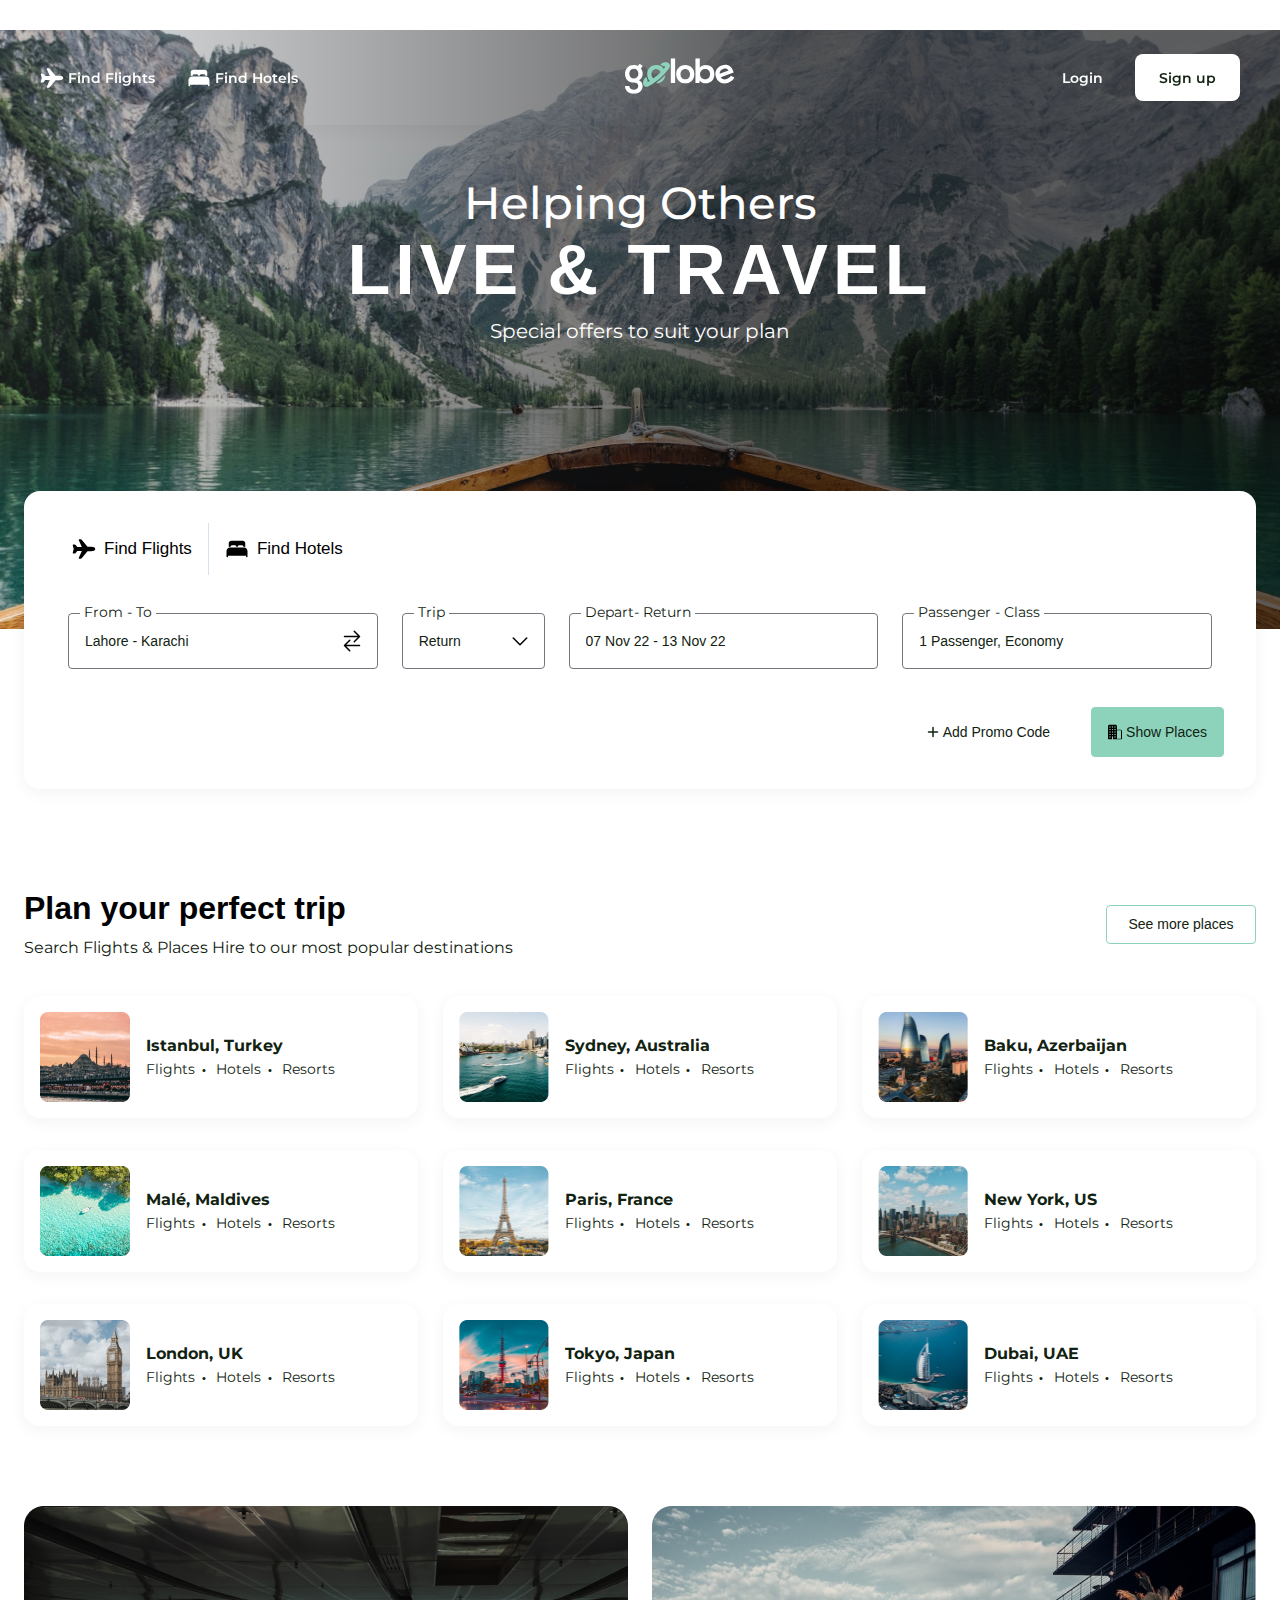
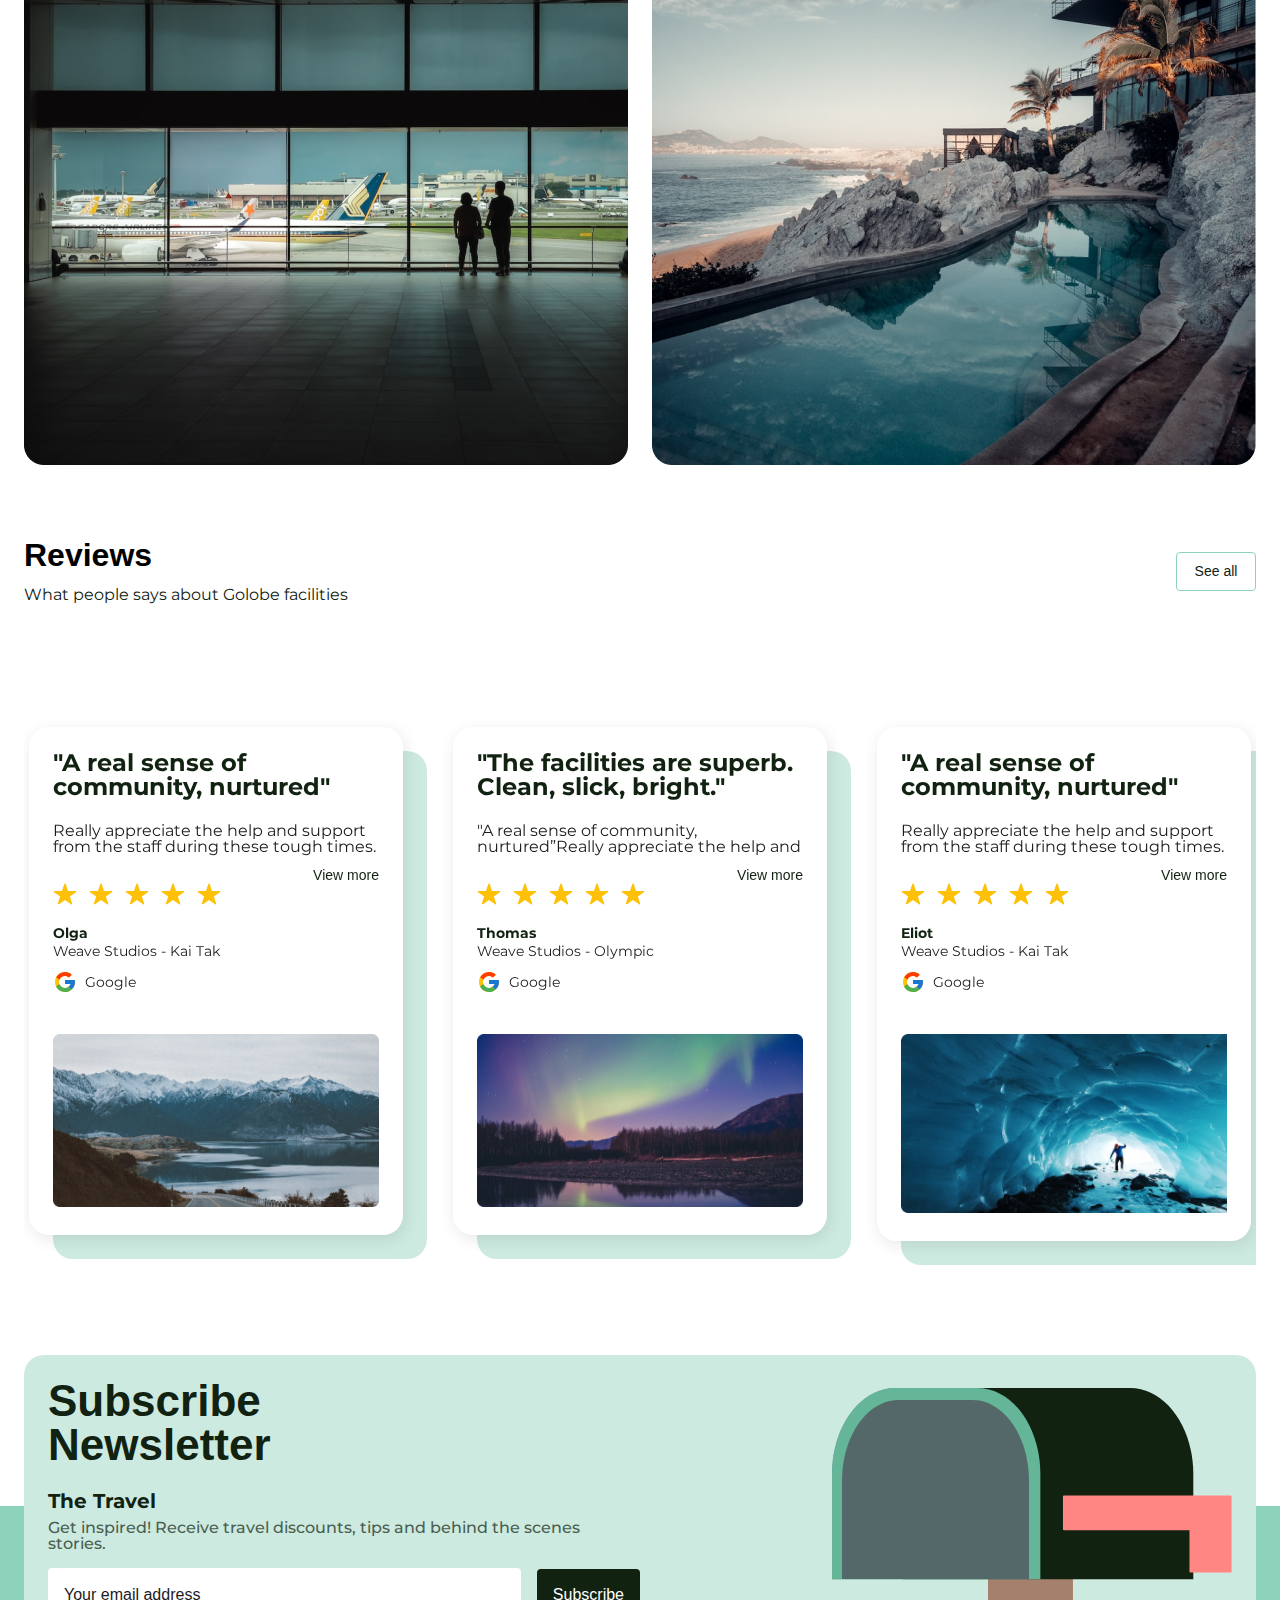
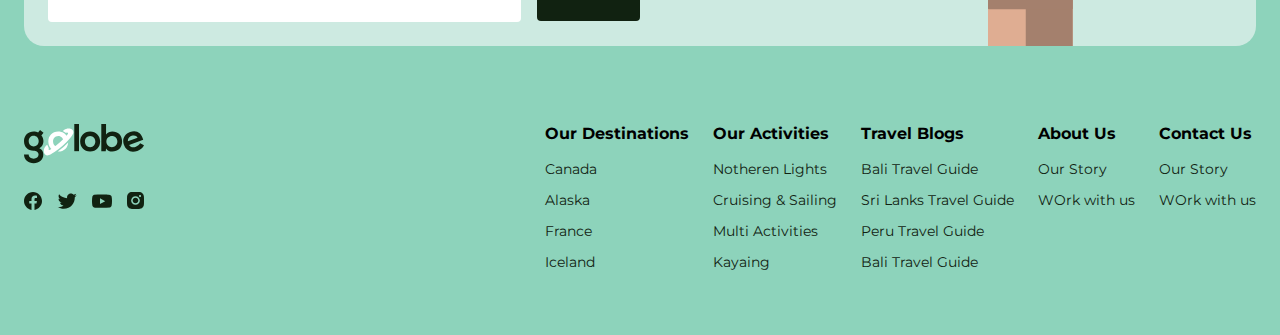
==== commit 4ee05900: "Update" ====
--- a/index.html
+++ b/index.html
@@ -15,7 +15,7 @@
                 <nav class="landing-header__nav">
                     <ul class="landing-header__list">
                         <li class="landing-header__list--item">
-                            <a class="landing-header__list--link" href="#">
+                            <a class="landing-header__list--link" href="./flight.html">
                                 <svg width="24" height="24" viewBox="0 0 24 24" fill="none" xmlns="http://www.w3.org/2000/svg">
                                     <path d="M8.74733 21.75H7.49952C7.37414 21.75 7.25077 21.7185 7.14069 21.6585C7.03062 21.5984 6.93735 21.5118 6.86941 21.4064C6.80147 21.301 6.76104 21.1803 6.7518 21.0552C6.74257 20.9302 6.76483 20.8048 6.81655 20.6906L9.83811 14.0227L5.30108 13.9219L3.64639 15.9267C3.33092 16.3233 3.07921 16.5 2.43702 16.5H1.59702C1.46402 16.5043 1.33195 16.4764 1.212 16.4188C1.09205 16.3612 0.987757 16.2755 0.907956 16.1691C0.796393 16.0186 0.686706 15.7636 0.793581 15.3998L1.72264 12.0717C1.72967 12.0469 1.73811 12.022 1.74749 11.9977C1.74795 11.9953 1.74795 11.9929 1.74749 11.9906C1.73781 11.9663 1.72951 11.9414 1.72264 11.9161L0.792643 8.56687C0.691862 8.21016 0.802018 7.96078 0.912643 7.81406C0.986929 7.71549 1.08331 7.63573 1.19403 7.58118C1.30475 7.52664 1.42672 7.49883 1.55014 7.5H2.43702C2.91655 7.5 3.38202 7.71516 3.65577 8.0625L5.27624 10.0336L9.83811 9.96609L6.81749 3.30984C6.7657 3.19568 6.74335 3.07036 6.75249 2.94533C6.76163 2.8203 6.80196 2.69956 6.8698 2.59414C6.93764 2.48872 7.03082 2.40198 7.14083 2.34186C7.25083 2.28175 7.37416 2.25016 7.49952 2.25H8.76092C8.9369 2.25354 9.10983 2.29667 9.26685 2.3762C9.42388 2.45572 9.56097 2.5696 9.66796 2.70937L15.5297 9.83438L18.2376 9.76312C18.4359 9.75234 18.9853 9.74859 19.1123 9.74859C21.7026 9.75 23.2495 10.5909 23.2495 12C23.2495 12.4434 23.0723 13.2656 21.8869 13.7888C21.187 14.0981 20.2533 14.2547 19.1114 14.2547C18.9858 14.2547 18.4378 14.2509 18.2367 14.2402L15.5292 14.168L9.65296 21.293C9.54588 21.4321 9.40891 21.5454 9.25216 21.6246C9.0954 21.7037 8.92288 21.7465 8.74733 21.75V21.75Z" fill="currentColor"/>
                                 </svg>
@@ -48,7 +48,7 @@
                     <nav class="landing-page__nav">
                         <ul class="landing-page__list">
                             <li class="landing-page__list--item">
-                                <a class="landing-page__list--link" href="#">
+                                <a class="landing-page__list--link" href="./flight.html">
                                     <svg width="24" height="24" viewBox="0 0 24 24" fill="none" xmlns="http://www.w3.org/2000/svg">
                                         <path d="M8.74733 21.75H7.49952C7.37414 21.75 7.25077 21.7185 7.14069 21.6585C7.03062 21.5984 6.93735 21.5118 6.86941 21.4064C6.80147 21.301 6.76104 21.1803 6.7518 21.0552C6.74257 20.9302 6.76483 20.8048 6.81655 20.6906L9.83811 14.0227L5.30108 13.9219L3.64639 15.9267C3.33092 16.3233 3.07921 16.5 2.43702 16.5H1.59702C1.46402 16.5043 1.33195 16.4764 1.212 16.4188C1.09205 16.3612 0.987757 16.2755 0.907956 16.1691C0.796393 16.0186 0.686706 15.7636 0.793581 15.3998L1.72264 12.0717C1.72967 12.0469 1.73811 12.022 1.74749 11.9977C1.74795 11.9953 1.74795 11.9929 1.74749 11.9906C1.73781 11.9663 1.72951 11.9414 1.72264 11.9161L0.792643 8.56687C0.691862 8.21016 0.802018 7.96078 0.912643 7.81406C0.986929 7.71549 1.08331 7.63573 1.19403 7.58118C1.30475 7.52664 1.42672 7.49883 1.55014 7.5H2.43702C2.91655 7.5 3.38202 7.71516 3.65577 8.0625L5.27624 10.0336L9.83811 9.96609L6.81749 3.30984C6.7657 3.19568 6.74335 3.07036 6.75249 2.94533C6.76163 2.8203 6.80196 2.69956 6.8698 2.59414C6.93764 2.48872 7.03082 2.40198 7.14083 2.34186C7.25083 2.28175 7.37416 2.25016 7.49952 2.25H8.76092C8.9369 2.25354 9.10983 2.29667 9.26685 2.3762C9.42388 2.45572 9.56097 2.5696 9.66796 2.70937L15.5297 9.83438L18.2376 9.76312C18.4359 9.75234 18.9853 9.74859 19.1123 9.74859C21.7026 9.75 23.2495 10.5909 23.2495 12C23.2495 12.4434 23.0723 13.2656 21.8869 13.7888C21.187 14.0981 20.2533 14.2547 19.1114 14.2547C18.9858 14.2547 18.4378 14.2509 18.2367 14.2402L15.5292 14.168L9.65296 21.293C9.54588 21.4321 9.40891 21.5454 9.25216 21.6246C9.0954 21.7037 8.92288 21.7465 8.74733 21.75V21.75Z" fill="currentColor"/>
                                     </svg>
--- a/css/main.css
+++ b/css/main.css
@@ -68,6 +68,209 @@
   width: 100%;
   margin: 0 auto;
   padding: 0 16px;
+}
+
+header {
+  width: 100%;
+  position: fixed;
+  top: 0;
+  z-index: 100;
+  box-shadow: 0 4px 16px 0 rgba(17, 34, 17, 0.05);
+}
+
+.header {
+  padding: 24px 0;
+  width: 100%;
+  display: flex;
+  flex-direction: row;
+  align-items: center;
+  justify-content: space-between;
+}
+.header__list, .header__auth {
+  display: flex;
+  flex-direction: row;
+  align-items: center;
+  justify-content: space-between;
+  gap: 32px;
+}
+.header__list--link {
+  display: flex;
+  flex-direction: row;
+  align-items: center;
+  justify-content: space-between;
+  gap: 4px;
+  font-size: 14px;
+  font-weight: 600;
+  line-height: 16px;
+  color: #112211;
+  transition: all 0.3s linear;
+}
+.header__list--link:hover {
+  color: #8DD3BB;
+  transition: all 0.3s linear;
+}
+.header__auth--link {
+  font-size: 14px;
+  font-weight: 600;
+  line-height: 16px;
+  color: #112211;
+}
+.header__auth--link:hover {
+  color: #8DD3BB;
+  transition: all 0.3s linear;
+}
+.header__auth--link:nth-child(2) {
+  background-color: #112211;
+  color: #FFFFFF;
+  padding: 15.5px 24px;
+  border-radius: 8px;
+  transition: all 0.3s linear;
+  border: 1px solid #112211;
+}
+.header__auth--link:nth-child(2):hover {
+  background-color: #FFFFFF;
+  color: #112211;
+  transition: all 0.3s linear;
+}
+.header__burger {
+  display: none;
+}
+.header__burger--span {
+  width: 24px;
+  height: 3px;
+  background-color: #112211;
+  border-radius: 8px;
+  transition: all 0.3s linear;
+}
+
+.page__menu {
+  display: none;
+}
+.page__list--link {
+  display: flex;
+  flex-direction: row;
+  align-items: center;
+  justify-content: space-between;
+  gap: 4px;
+  font-size: 14px;
+  font-weight: 600;
+  line-height: 16px;
+  color: #FFFFFF;
+  transition: all 0.3s linear;
+}
+.page__list--link:hover {
+  color: #112211;
+  transition: all 0.3s linear;
+}
+
+@media (max-width: 768px) {
+  .header {
+    padding: 24px;
+  }
+  .header__list, .header__auth {
+    gap: 12px;
+  }
+}
+@media (max-width: 664px) {
+  .header {
+    justify-content: space-between;
+  }
+  .header__list, .header__auth, .header__nav {
+    display: none;
+  }
+  .header__burger {
+    display: flex;
+    flex-direction: column;
+    align-items: center;
+    justify-content: space-between;
+    gap: 6px;
+    z-index: 90;
+  }
+  .header .toggle span {
+    background-color: #112211;
+  }
+  .header .toggle span:nth-child(3) {
+    transition: all 0.3s linear;
+    transform: translateY(3px);
+    height: 1px;
+  }
+  .header .toggle span:nth-child(1) {
+    transform: translateY(6px) rotate(45deg);
+    transition: all 0.3s linear;
+  }
+  .header .toggle span:nth-child(2) {
+    transition: all 0.3s linear;
+    transform: translateY(-3px) rotate(-45deg);
+  }
+  .header .active {
+    right: 0;
+    transition: all 0.3s linear;
+  }
+  .page__menu {
+    padding: 100px 0;
+    display: flex;
+    flex-direction: column;
+    align-items: center;
+    justify-content: flex-start;
+    gap: 30px;
+    position: absolute;
+    top: 0;
+    right: -100%;
+    width: 80%;
+    height: 100vh;
+    background-color: #8DD3BB;
+    z-index: 50;
+    transition: all 0.3s linear;
+  }
+  .page__list, .page__auth {
+    display: flex;
+    flex-direction: column;
+    align-items: center;
+    justify-content: flex-start;
+    gap: 20px;
+  }
+  .page__auth--link {
+    font-size: 14px;
+    font-weight: 600;
+    line-height: 16px;
+    color: #FFFFFF;
+  }
+  .page__auth--link:hover {
+    color: #112211;
+    transition: all 0.3s linear;
+  }
+  .page__auth--link:nth-child(2) {
+    background-color: #FFFFFF;
+    color: #112211;
+    padding: 15.5px 24px;
+    border-radius: 8px;
+    transition: all 0.3s linear;
+  }
+  .page__auth--link:nth-child(2):hover {
+    background-color: #112211;
+    color: #FFFFFF;
+    transition: all 0.3s linear;
+  }
+}
+.scroll {
+  overflow: hidden;
+}
+
+.changeColor .header__list--link, .changeColor .header__auth--link {
+  color: #112211;
+}
+.changeColor .header__list--link:hover, .changeColor .header__auth--link:hover {
+  color: #8DD3BB;
+}
+.changeColor .header__auth--link:nth-child(2) {
+  background-color: #112211;
+  color: #FFFFFF;
+  border: 1px solid #112211;
+}
+.changeColor .header__auth--link:nth-child(2):hover {
+  background-color: #FFFFFF;
+  color: #112211;
+  border: 1px solid #112211;
 }
 
 #landing-header {
@@ -657,6 +860,11 @@
   .hero__hotelWrap--four {
     grid-row: 4/5;
   }
+  .hero__promo {
+    flex-direction: column;
+    gap: 12px;
+    padding-bottom: 10px;
+  }
 }
 #planning {
   margin-top: 263px;
@@ -1033,6 +1241,87 @@
   margin-top: 30px;
 }
 
+#flight-hero {
+  margin-top: 90px;
+  background-image: url("../../../../images/flight/hero_bg.png");
+  background-position: center;
+  background-repeat: no-repeat;
+  background-size: cover;
+}
+
+.flight-hero {
+  padding: 80px 0 254px;
+  position: relative;
+}
+.flight-hero__info {
+  max-width: 440px;
+  width: 100%;
+}
+.flight-hero__title {
+  font-size: 45px;
+  font-weight: 700;
+  line-height: 45px;
+  color: #FFFFFF;
+}
+.flight-hero__text {
+  margin-top: 8px;
+  font-size: 20px;
+  font-weight: 500;
+  line-height: 20px;
+  color: #FFFFFF;
+}
+.flight-hero__main {
+  position: absolute;
+  width: 100%;
+  margin-top: 226px;
+  border-radius: 16px;
+  background-color: #FFFFFF;
+  padding: 32px;
+  z-index: 30;
+  box-shadow: 0 4px 16px 0 rgba(17, 34, 17, 0.05);
+}
+
+@media (max-width: 675px) {
+  .flight-hero {
+    text-align: center;
+  }
+  .flight-hero__title {
+    font-size: 30px;
+    line-height: 30px;
+  }
+}
+#flight-discover {
+  margin-top: 376px;
+  background-image: url("../images/flight/flight-places.png");
+  background-position: bottom center;
+  background-repeat: no-repeat;
+  background-size: cover;
+  width: 100%;
+  height: 486px;
+}
+
+.flight-discover {
+  position: relative;
+}
+.flight-discover .planning__top {
+  width: 100%;
+  position: absolute;
+  top: -100px;
+}
+
+@media (max-width: 576px) {
+  .flight-discover .planning__top {
+    background-color: #FFFFFF;
+    border-radius: 20px;
+    padding: 20px;
+    box-shadow: 0 4px 16px 0 rgba(17, 34, 17, 0.05);
+    top: 170px;
+  }
+}
+.flight {
+  background-color: #E5E5E5;
+}
+
 #footer {
   margin-top: 241px;
   background-color: #8DD3BB;
